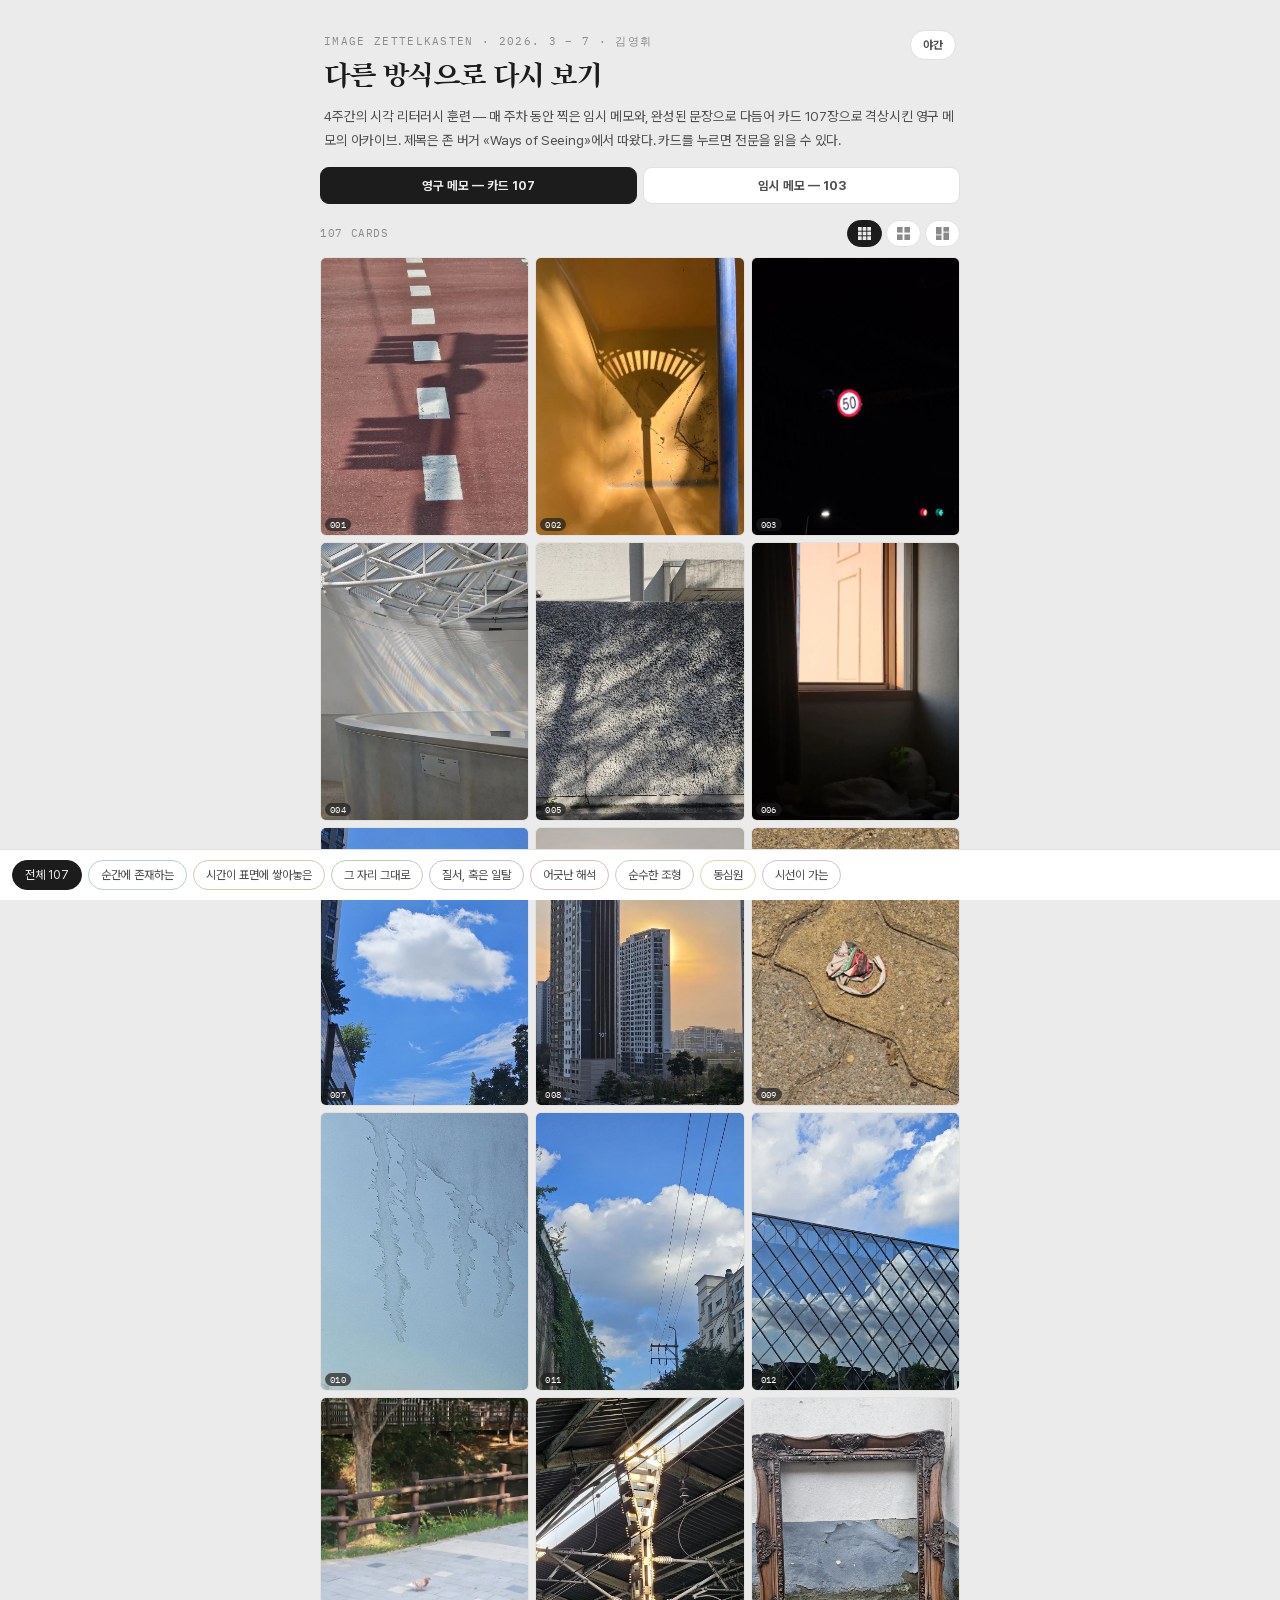
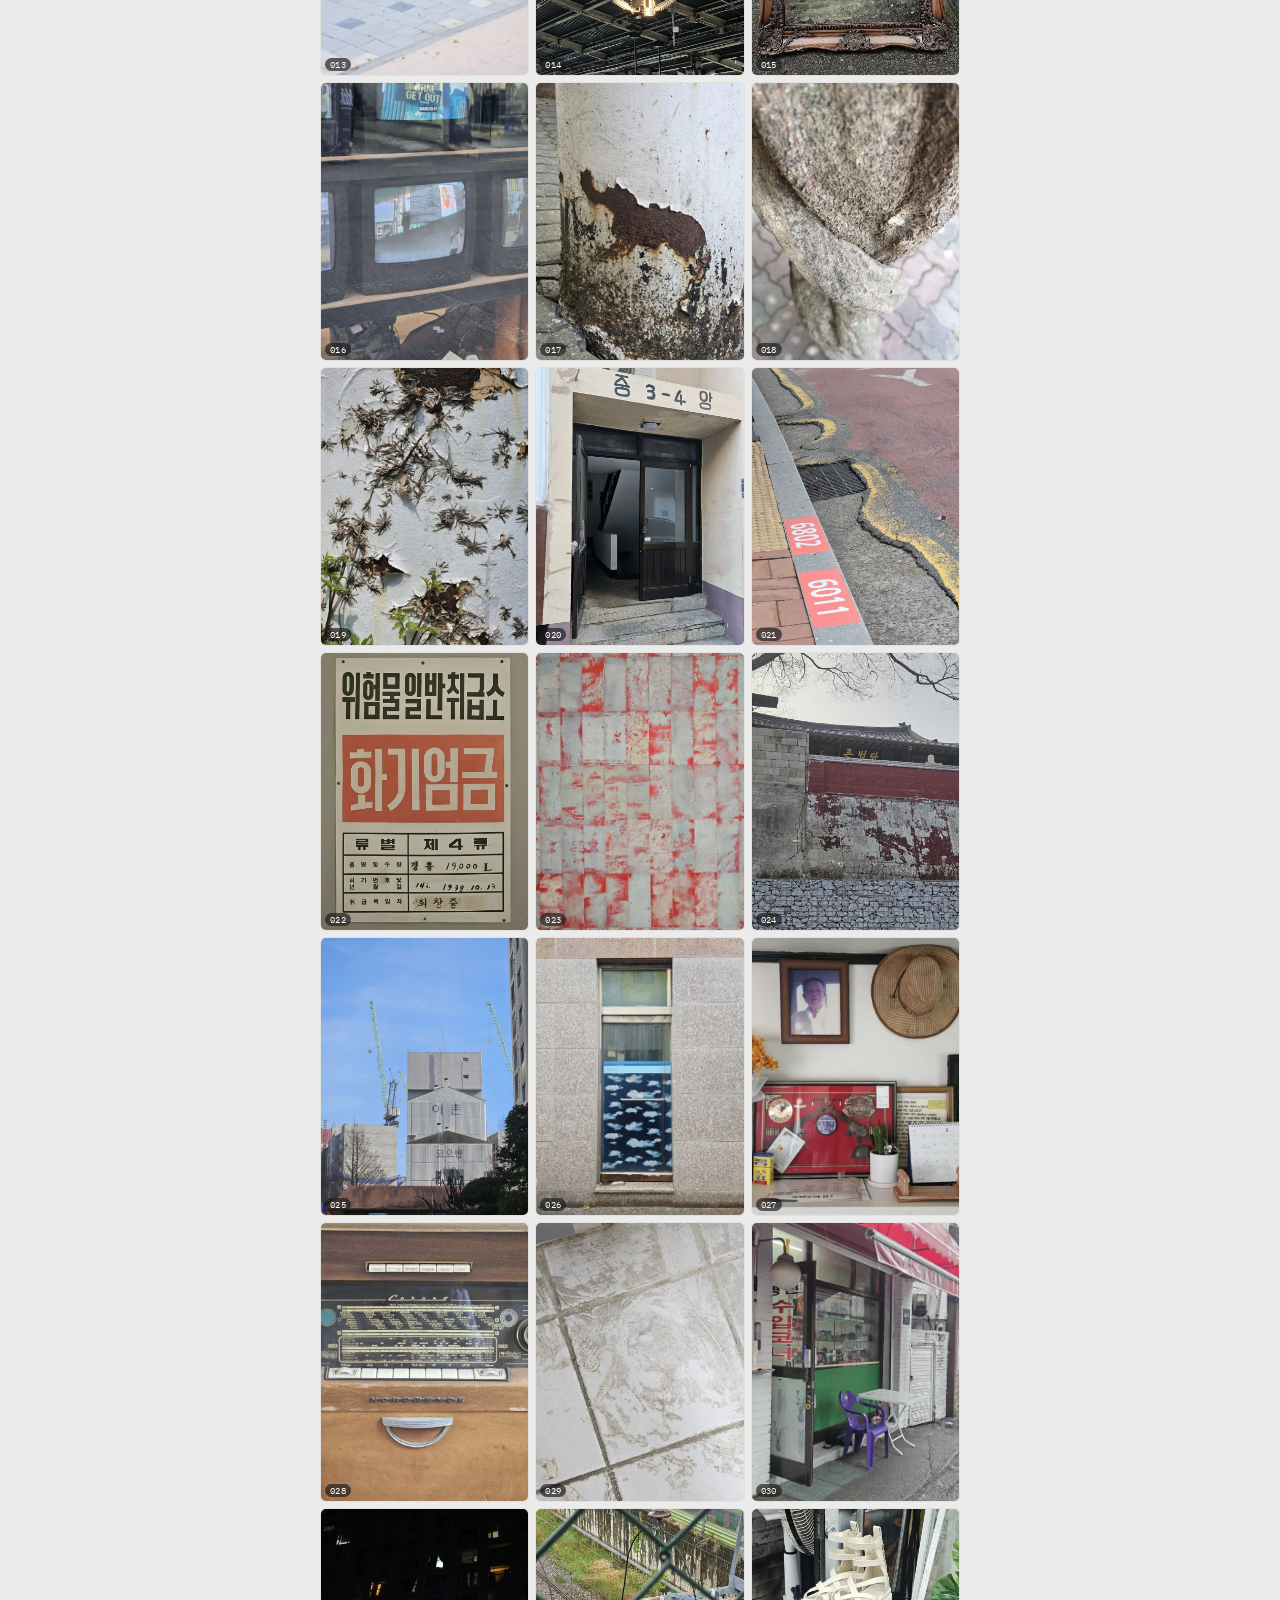
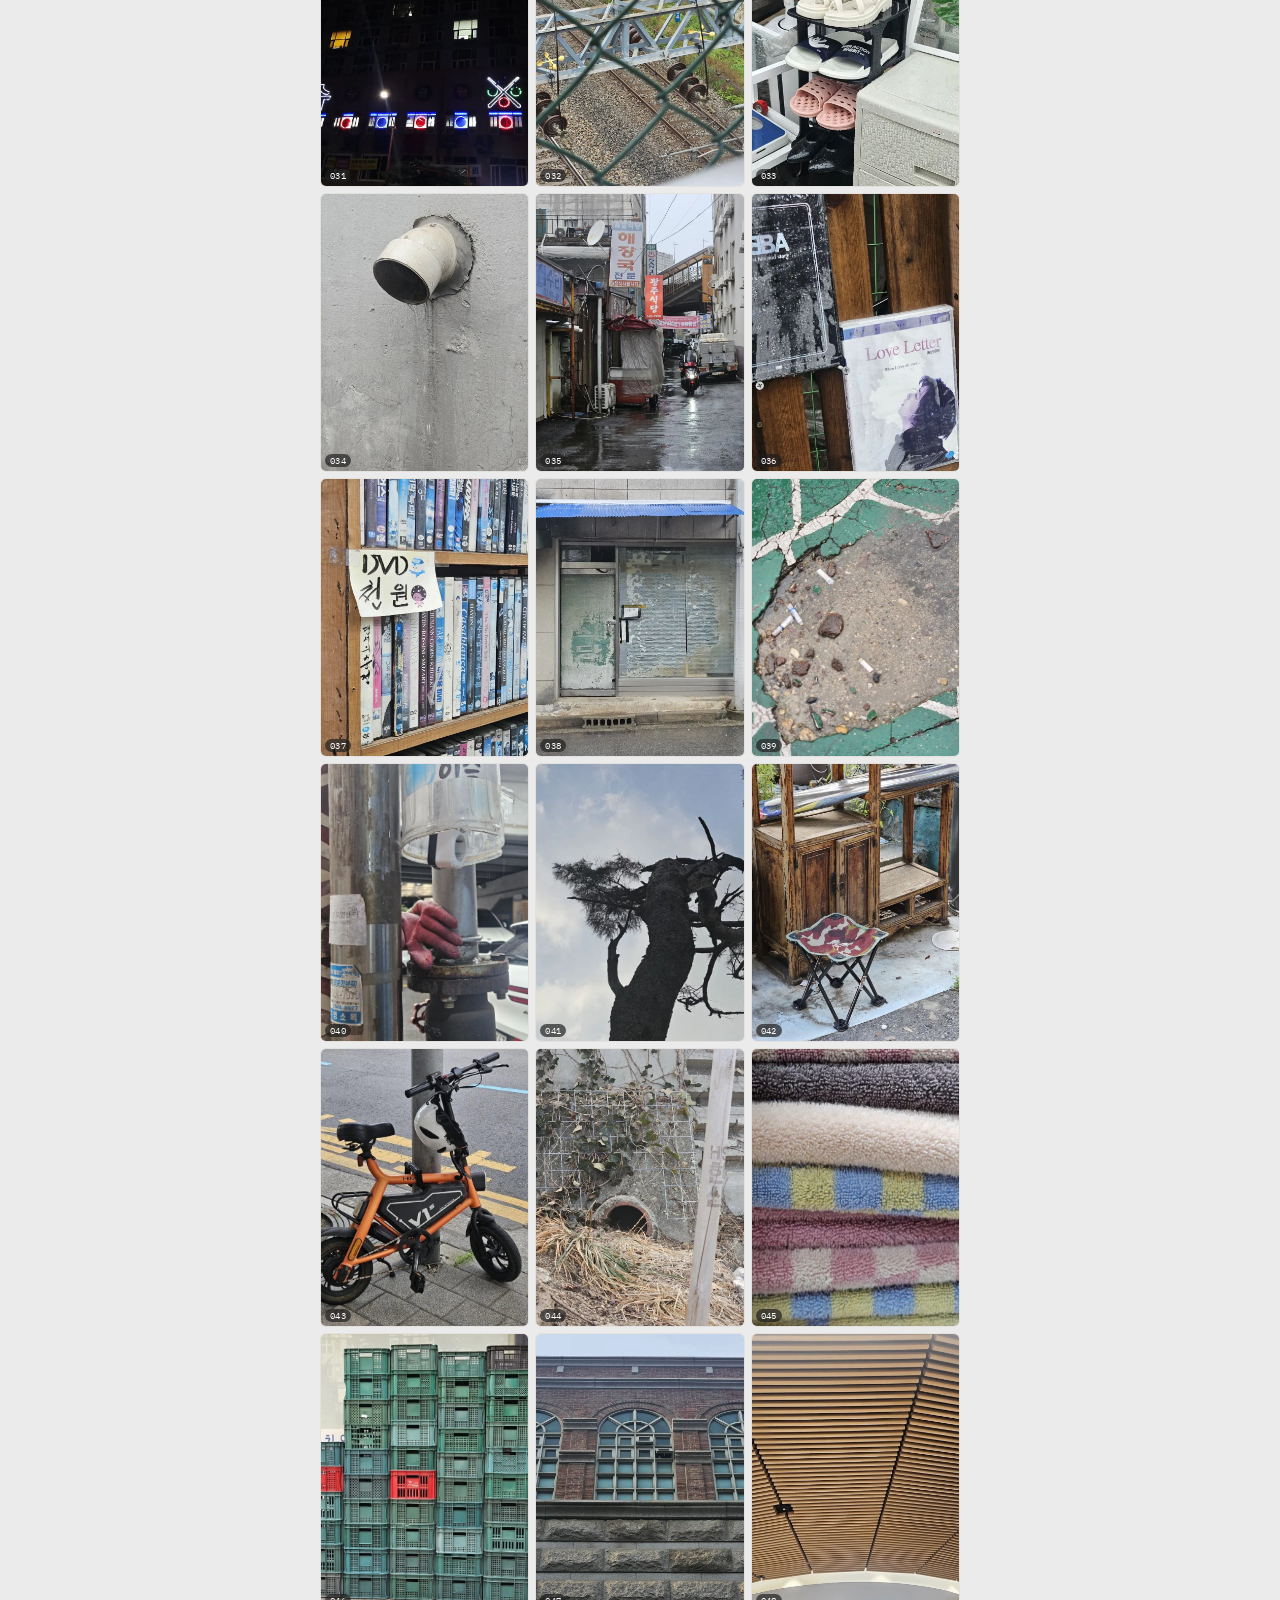
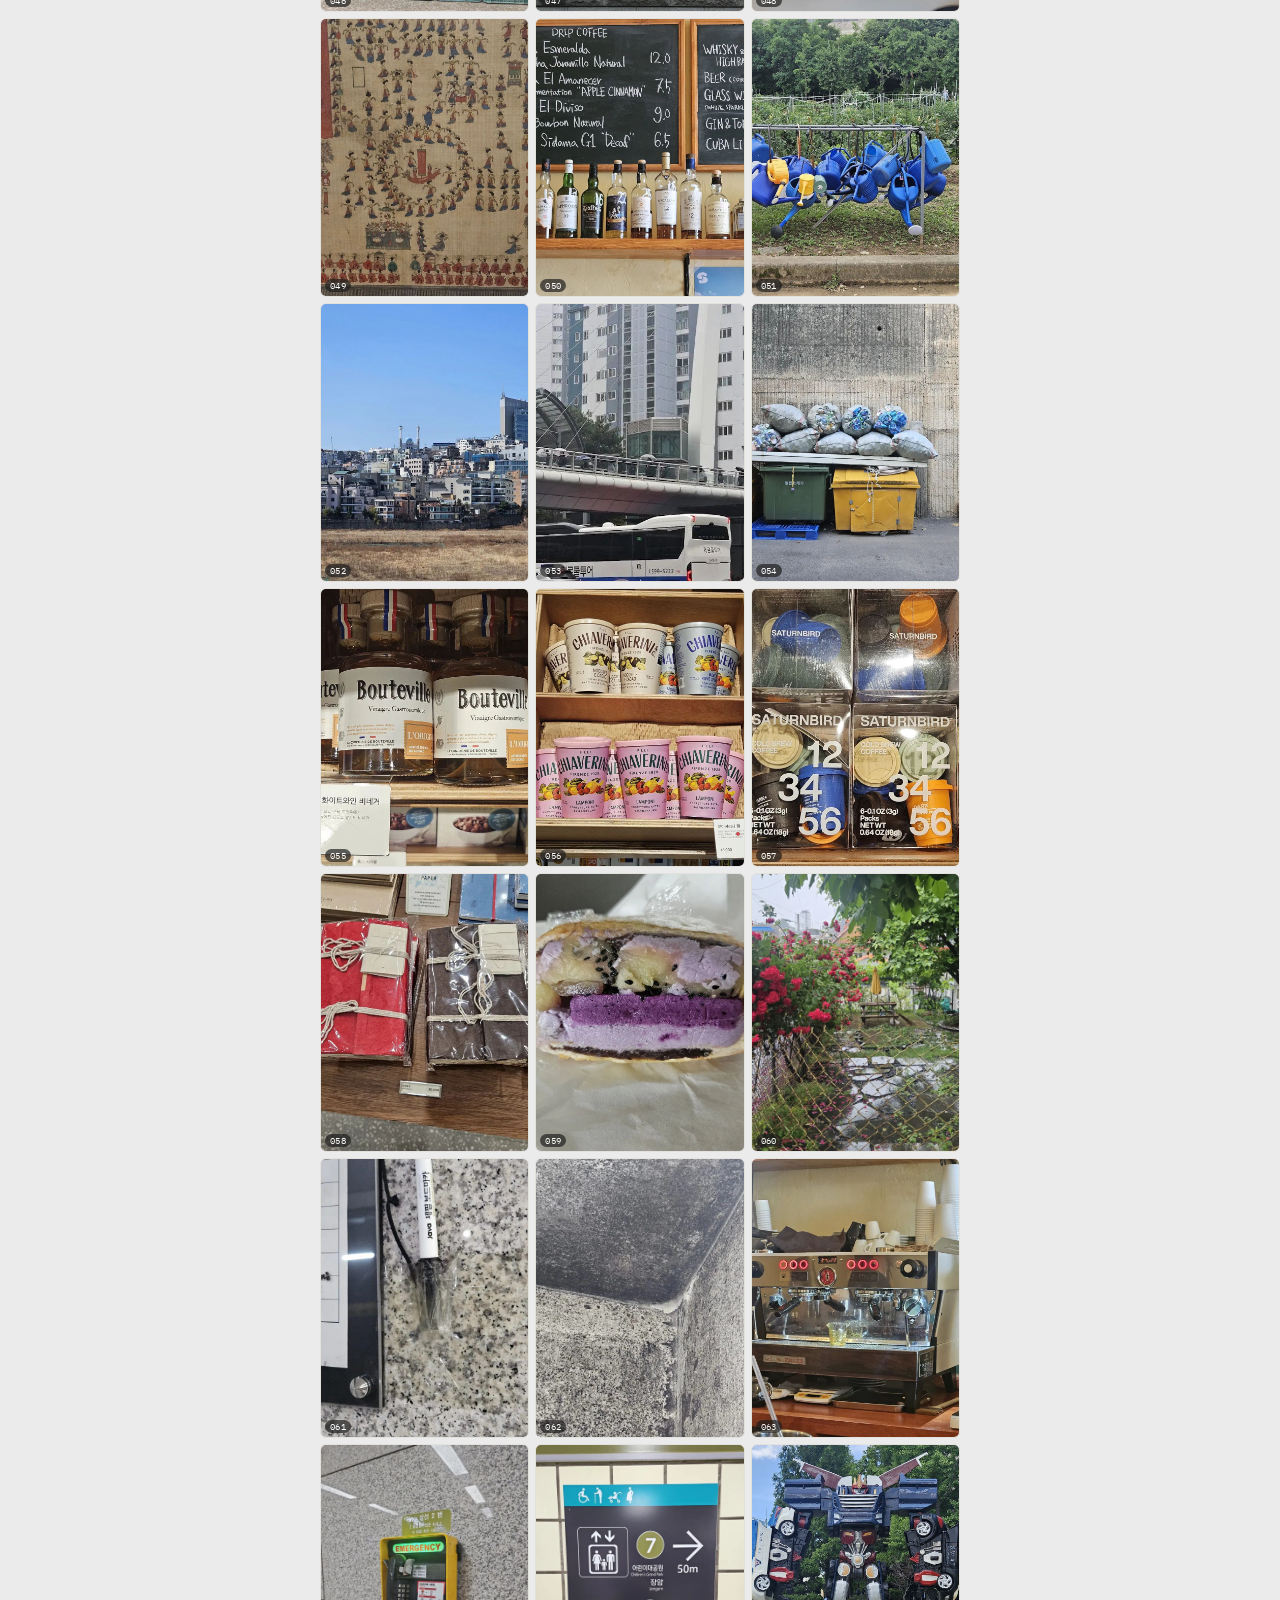
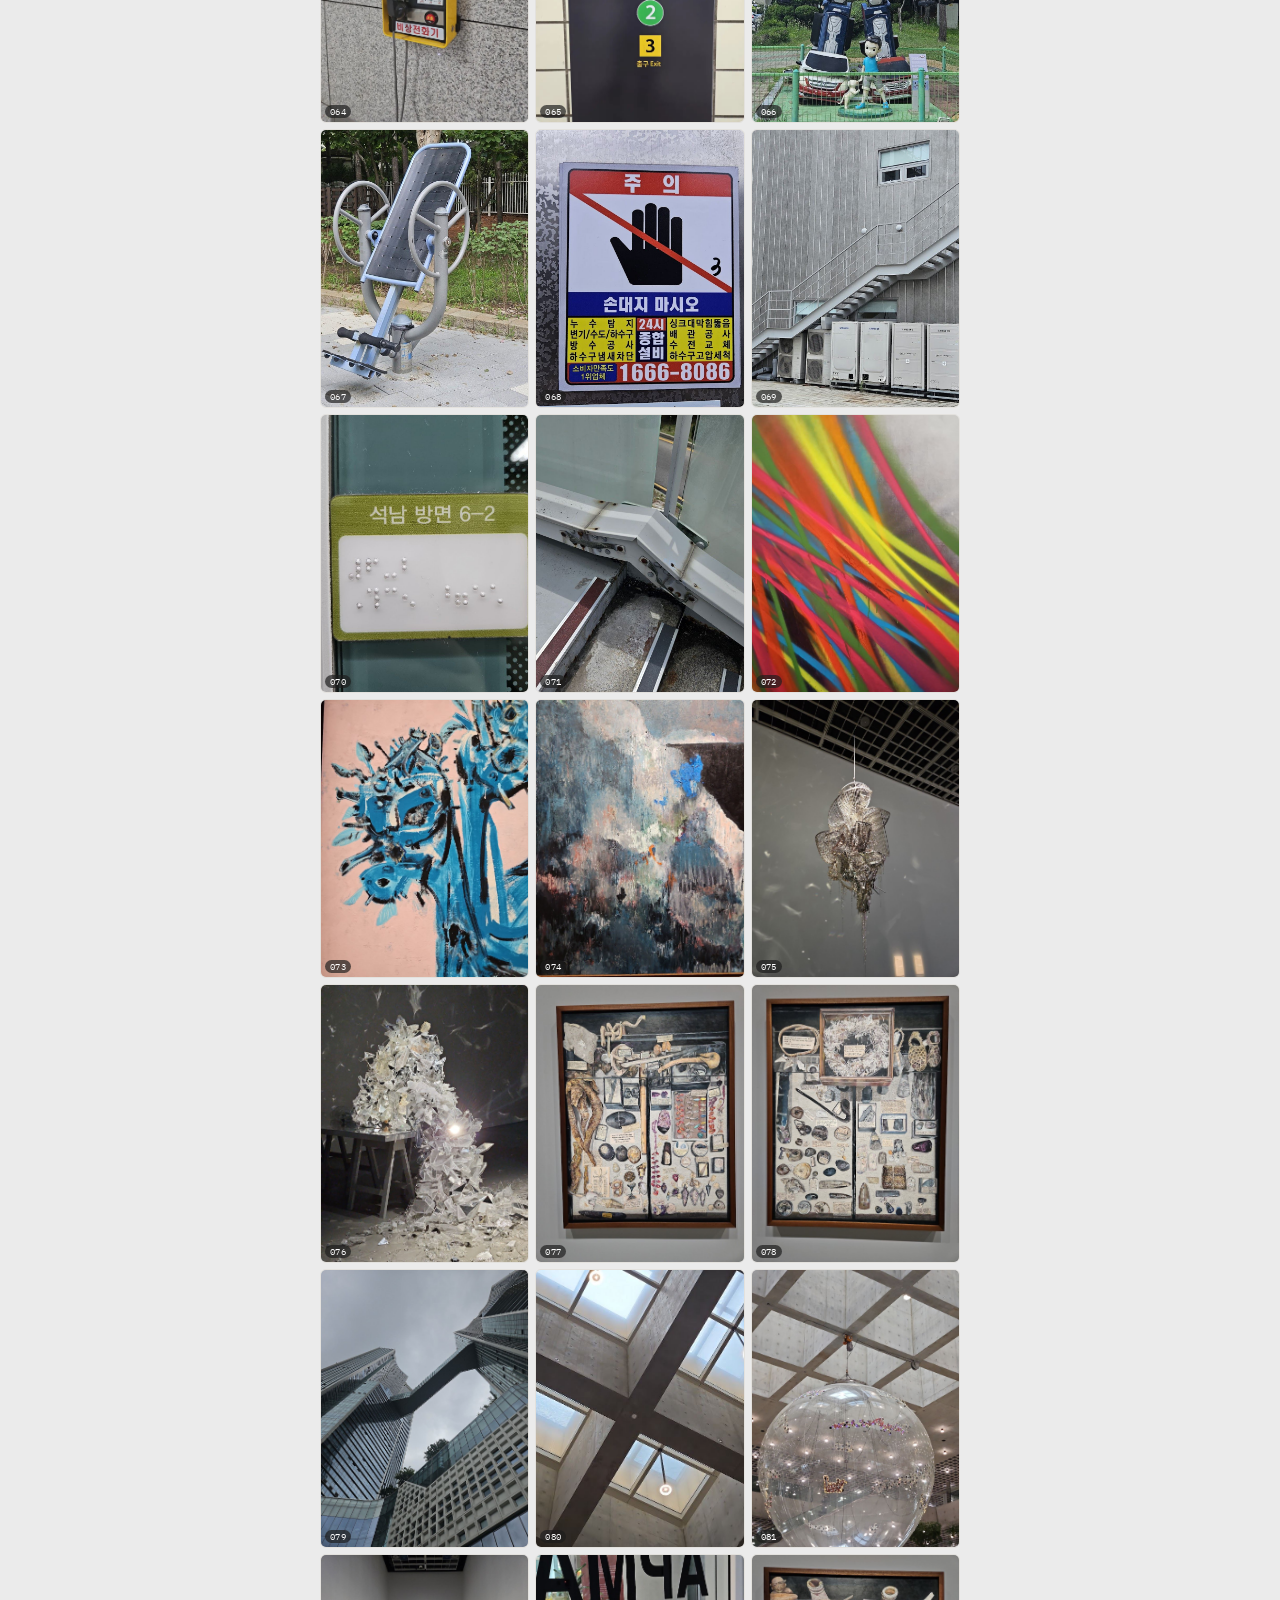
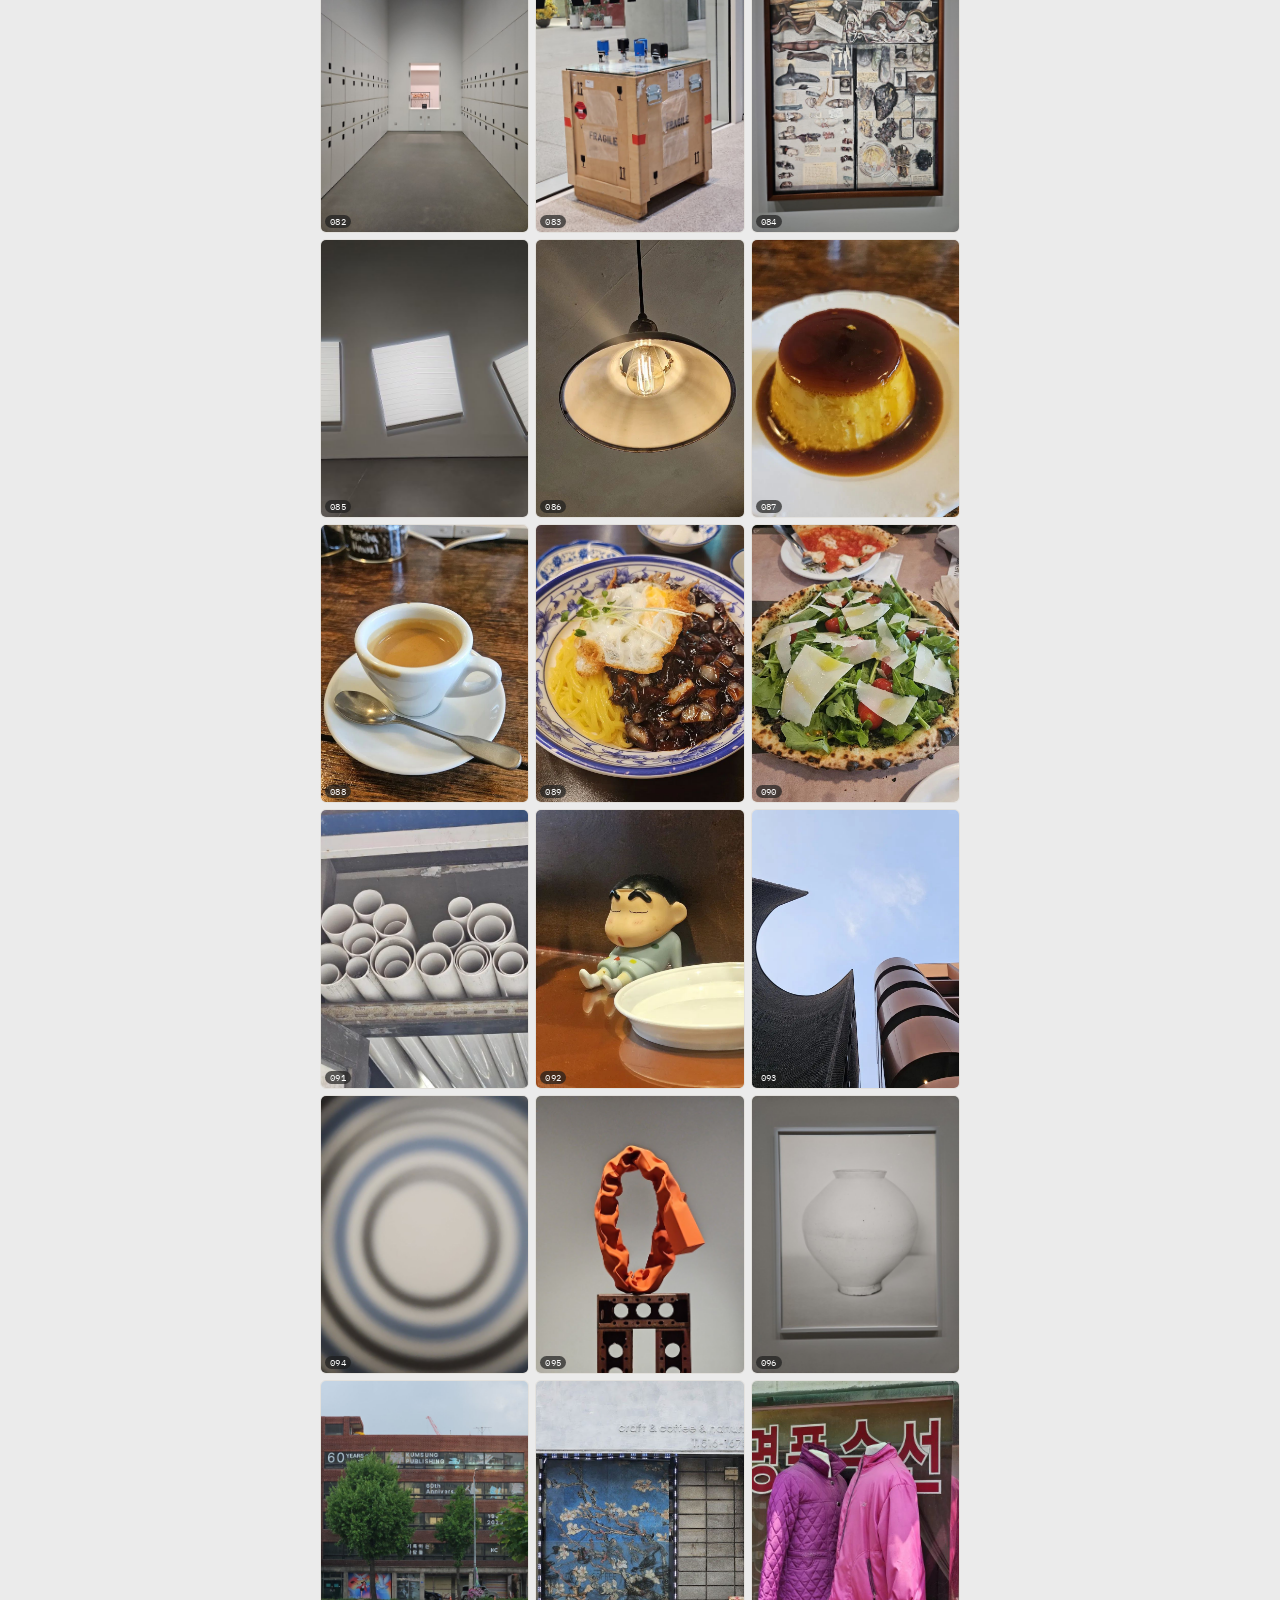
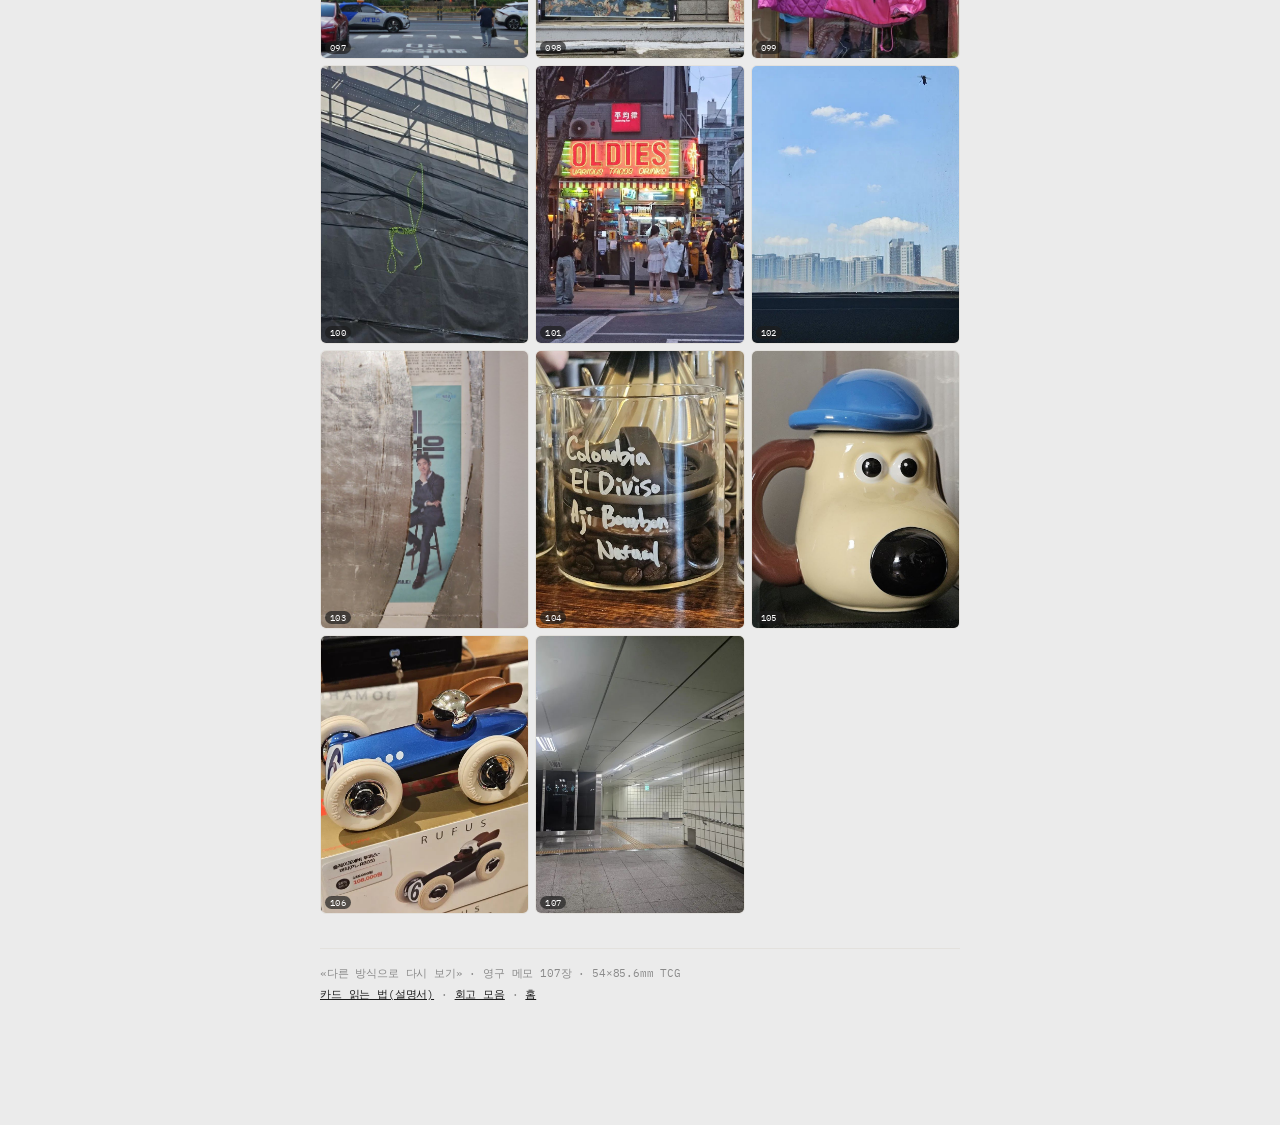
==== archive.html @ 9d5fc2d8 "Add files via upload" ====
<!DOCTYPE html>
<html lang="ko">
<head>
<meta charset="utf-8">
<meta name="viewport" content="width=device-width, initial-scale=1, viewport-fit=cover">
<title>다른 방식으로 다시 보기 — 웹 아카이브</title>
<link rel="stylesheet" href="styles.css">
<script src="data.js"></script>
<script src="chapters-final.js"></script>
<script src="claude-scores.js"></script>
<script src="user-scores.js"></script>
<style>
html[data-theme="dark"]{color-scheme:dark;--surface-bg:#1B1A18;--paper-1:#252320;--border-hairline:#3B3833;--text-body:#EAE6DE;--text-secondary:#B8B2A6;--text-meta:#8E887C;--ink-1:#EAE6DE;--ink-2:#C8C2B6;--photo-placeholder-bg:#2C2A27}
body{margin:0;background:var(--surface-bg);font-family:var(--font-sans);letter-spacing:var(--ls-sans);color:var(--text-body)}
a{color:var(--ink-1)}a:hover{color:var(--text-secondary)}
.wrap{max-width:640px;margin:0 auto;padding:0 14px 120px}
header.hero{position:relative;padding:34px 4px 14px}
.corner{position:absolute;top:30px;right:4px;display:flex;gap:6px}
.tbt{font:inherit;font-size:11.5px;font-weight:700;padding:7px 12px;border:1px solid var(--border-hairline);border-radius:999px;background:var(--paper-1);color:var(--text-secondary);cursor:pointer;white-space:nowrap}
.k{font-family:var(--font-mono);font-size:11px;letter-spacing:.12em;color:var(--text-meta)}
h1{font-family:var(--font-card-title);font-weight:400;font-size:30px;line-height:1.3;margin:8px 0 8px}
.hero p{font-size:13.5px;line-height:1.8;color:var(--text-secondary);margin:0;text-wrap:pretty}
.mode{display:flex;gap:6px;padding:0 0 4px}
.mode button{flex:1;font:inherit;font-size:12.5px;font-weight:700;padding:10px 8px;border:1px solid var(--border-hairline);border-radius:9px;background:var(--paper-1);color:var(--text-secondary);cursor:pointer}
.mode button.on{background:var(--ink-1);color:var(--surface-bg);border-color:var(--ink-1)}
nav{position:fixed;left:0;right:0;bottom:0;z-index:60;background:var(--paper-1);padding:10px 12px calc(10px + env(safe-area-inset-bottom));display:flex;gap:6px;overflow-x:auto;-webkit-overflow-scrolling:touch;border-top:1px solid var(--border-hairline)}
nav::-webkit-scrollbar{display:none}
nav button{flex-shrink:0;font:inherit;font-size:12px;padding:7px 12px;border:1px solid var(--border-hairline);border-radius:999px;background:var(--paper-1);color:var(--text-secondary);cursor:pointer}
nav button.on{background:var(--ink-1);color:var(--surface-bg);border-color:var(--ink-1)}
.chintro{display:none;margin-top:12px;background:var(--paper-1);border:1px solid var(--border-hairline);border-radius:10px;overflow:hidden}
.chintro.on{display:block}
.chintro .strip{height:6px}
.chintro p{font-size:12.5px;line-height:1.75;color:var(--text-secondary);margin:0;padding:11px 14px 13px;text-wrap:pretty}
.views{display:flex;align-items:center;gap:5px;padding-top:12px}
.views .cnt{font-family:var(--font-mono);font-size:10.5px;color:var(--text-meta);letter-spacing:.06em}
.views .sp{margin-left:auto;display:flex;gap:4px}
.views .sp button{font:inherit;padding:6px 10px;border:1px solid var(--border-hairline);border-radius:999px;background:var(--paper-1);color:var(--text-meta);cursor:pointer;display:flex;align-items:center}
.views .sp button.on{background:var(--ink-1);color:var(--surface-bg);border-color:var(--ink-1)}
.grid{display:grid;grid-template-columns:repeat(3,1fr);gap:6px;padding-top:10px}
.grid.g2{grid-template-columns:repeat(2,1fr)}
.cell{position:relative;aspect-ratio:3/4;background:var(--paper-1);border:1px solid var(--border-hairline);border-radius:6px;overflow:hidden;cursor:pointer;padding:0}
.cell img{width:100%;height:100%;object-fit:cover;display:block}
.cell .no{position:absolute;left:4px;bottom:4px;font-family:var(--font-mono);font-size:9px;letter-spacing:.04em;background:rgba(28,28,28,.68);color:#FFF;padding:1px 5px;border-radius:999px}
.grid.gm{display:block;columns:2;column-gap:6px;padding-top:10px}
.grid.gm .cell{aspect-ratio:auto;display:block;width:100%;margin-bottom:6px;break-inside:avoid}
.grid.gm .cell img{height:auto}
.ov{position:fixed;inset:0;z-index:70;background:rgba(20,18,15,.6);display:none;align-items:center;justify-content:center;padding:14px}
.ov.on{display:flex}
.sheet{width:100%;max-width:560px;max-height:88vh;background:var(--surface-bg);border:1px solid var(--border-hairline);border-radius:14px;overflow-y:auto;-webkit-overflow-scrolling:touch;padding:14px 16px 26px;box-sizing:border-box}
.sheet .top{display:flex;align-items:center;gap:8px;position:sticky;top:-14px;margin:-14px -16px 0;padding:12px 16px;background:var(--surface-bg);z-index:2}
.sheet .top .no{font-family:var(--font-mono);font-size:12px;font-weight:700}
.sheet .top button{margin-left:auto;font:inherit;font-size:12px;border:1px solid var(--border-hairline);background:var(--paper-1);color:var(--text-secondary);border-radius:999px;padding:6px 13px;cursor:pointer}
.ph{margin:10px -4px 0;background:var(--paper-1);border:1px solid var(--border-hairline);border-radius:8px;display:flex;align-items:center;justify-content:center;padding:8px}
.ph img{max-width:100%;max-height:48vh;display:block}
.chip{display:inline-block;font-size:11px;font-weight:600;padding:3px 9px;border-radius:999px;color:#1C1C1C}
.meta2{font-family:var(--font-mono);font-size:10.5px;letter-spacing:var(--ls-mono);color:var(--text-meta);margin-top:10px;line-height:1.8}
h2.tt{font-family:var(--font-card-title);font-weight:400;font-size:22px;margin:6px 0 2px;line-height:1.35}
.thesis{font-family:var(--font-card-title);font-size:15.5px;line-height:1.75;margin:12px 0 0;padding:12px 14px;background:var(--paper-1);border-left:2px solid var(--ink-1);text-wrap:pretty}
.an{font-size:13.5px;line-height:1.95;text-align:justify;margin-top:14px;text-wrap:pretty}
.navbtns{display:flex;gap:8px;margin-top:18px}
.navbtns button{flex:1;font:inherit;font-size:13px;padding:11px;border:1px solid var(--border-hairline);background:var(--paper-1);color:var(--text-body);border-radius:8px;cursor:pointer}
footer{margin-top:34px;font-family:var(--font-mono);font-size:11px;color:var(--text-meta);line-height:1.9;border-top:1px solid var(--border-hairline);padding-top:14px}
</style>
</head>
<body>
<template id="__bundler_thumbnail"><svg xmlns="http://www.w3.org/2000/svg" viewBox="0 0 100 100" preserveAspectRatio="xMidYMid slice"><rect width="100" height="100" fill="#8FA6B5"></rect><text x="50" y="58" font-size="19" text-anchor="middle" fill="#FFFFFF" font-family="serif">아카이빙</text></svg></template>
<div class="wrap">
<header class="hero">
<div class="corner"><button class="tbt" id="tg-theme">야간</button></div>
<div class="k">IMAGE ZETTELKASTEN · 2026. 3 – 7 · 김영휘</div>
<h1>다른 방식으로 다시 보기</h1>
<p>4주간의 시각 리터러시 훈련 — 매 주차 동안 찍은 임시 메모와, 완성된 문장으로 다듬어 카드 107장으로 격상시킨 영구 메모의 아카이브. 제목은 존 버거 «Ways of Seeing»에서 따왔다. 카드를 누르면 전문을 읽을 수 있다.</p>
</header>
<div class="mode" id="mode"><button class="on">영구 메모 — 카드 107</button><button>임시 메모</button></div>
<nav id="chips"></nav>
<div class="chintro" id="chintro"><div class="strip"></div><p></p></div>
<div class="views"><span class="cnt" id="cnt"></span><span class="sp" id="sp"><button data-g="g3" class="on" aria-label="3열"><svg viewBox="0 0 14 14" width="13" height="13" fill="currentColor"><rect width="4" height="4"></rect><rect x="5" width="4" height="4"></rect><rect x="10" width="4" height="4"></rect><rect y="5" width="4" height="4"></rect><rect x="5" y="5" width="4" height="4"></rect><rect x="10" y="5" width="4" height="4"></rect><rect y="10" width="4" height="4"></rect><rect x="5" y="10" width="4" height="4"></rect><rect x="10" y="10" width="4" height="4"></rect></svg></button><button data-g="g2" aria-label="2열"><svg viewBox="0 0 14 14" width="13" height="13" fill="currentColor"><rect width="6" height="6"></rect><rect x="8" width="6" height="6"></rect><rect y="8" width="6" height="6"></rect><rect x="8" y="8" width="6" height="6"></rect></svg></button><button data-g="gm" aria-label="원본 비율"><svg viewBox="0 0 14 14" width="13" height="13" fill="currentColor"><rect width="6" height="8"></rect><rect x="8" width="6" height="5"></rect><rect y="9" width="6" height="5"></rect><rect x="8" y="6" width="6" height="8"></rect></svg></button></span></div>
<div class="grid" id="grid"></div>
<footer>«다른 방식으로 다시 보기» · 영구 메모 107장 · 54×85.6mm TCG<br><a href="guide.html">카드 읽는 법(설명서)</a> · <a href="retro.html">회고 모음</a> · <a href="index.html">홈</a></footer>
</div>
<div class="ov" id="ov"><div class="sheet" id="sheet"></div></div>
<script>
const TINT = { '순간에 존재하는': '#B7CEDC', '시간이 표면에 쌓아놓은': '#DBC9A8', '그 자리 그대로': '#BECDB4', '질서, 혹은 일탈': '#C3C0DE', '어긋난 해석': '#DEBCB8', '순수한 조형(오직 작가주의적인)': '#D3CEC4', '동심원': '#E0D6A6', '시선이 가는': '#D6BFD0' };
const SHORT = { '순수한 조형(오직 작가주의적인)': '순수한 조형' };
const DESC = {
  '순간에 존재하는': '빛과 찰나의 방. 그 시간, 그 자리에서만 성립하는 장면들 — 다시 가도 없는 사진들임으로 희소성이 가장 잘 나오는 컬렉션이다.',
  '시간이 표면에 쌓아놓은': '세월이 재료 위에 새긴 작품들의 컬렉션. 벗겨진 페인트, 녹, 물때, 갈라진 틈 — 시간(혹은 산소)으로 천천히 만든 질감들이다.',
  '그 자리 그대로': '멈춘 것들의 방. 쓸모를 다했는데도 버려지지 않고 제자리에 남은 사물들 — 명맥이 남아 멈춰 있다는 점이 끌림의 핵심이다.',
  '질서, 혹은 일탈': '조형 요소가 중심이 되는 첫번째 컬렉션. 반복·정렬이 만드는 질서, 그리고 그것을 깨는 단 하나의 예외가 묶어있다.',
  '어긋난 해석': '의도와 읽기가 어긋나는 지점의 컬렉션. 창작자와 나 사이에서 해석이 뒤집히는 순간들을 수집했다.',
  '순수한 조형(오직 작가주의적인)': '조형 그 자체로 서는 컬렉션. 작가의 의도가 관람자를 향한 작품을 찍어 이 프레이밍은 내 조형적인 행위라는 원칙으로 채점했다.',
  '동심원': '원과 반복의 리듬으로 잦아드는 컬렉션 — 시선이 중심으로 빨려 들어가는 구조들, 그리고 마지막 방으로 넘어가는 징검다리.',
  '시선이 가는': '본능이 먼저 튀어나와 찍은 사진들이자, 분류에서 떨어져 나간 아웃사이더들의 모임. 내가 정한 분류로도 담지 못한 것들이야말로 아직 언어로 도착하지 않은 내 취향의 최전선 — 그래서 이 곳이 내 컬렉션의 마침표다.'
};
const GKO = { proximity: '근접성', similarity: '유사성', continuity: '연속성', closure: '폐합', figure: '전경/배경', fate: '공동 운명', symmetry: '대칭', texture: '질감' };
const ITEMS = (window.ARCHIVE_DATA?.items || []).filter(i => i.kind === 'permanent');
const FLEET = (window.ARCHIVE_DATA?.items || []).filter(i => i.kind === 'fleeting').map(f => ({ key: f.key, it: f, week: (f.key.match(/^w(\d)/) || [0, '?'])[1], photo: (f.photo || '').replace('../../', '') }));
const FWEEKS = [...new Set(FLEET.map(f => f.week))];
const SCORES = Object.assign({}, window.CLAUDE_SCORES, window.USER_SCORES || {});
const scoreOf = k => { const s = SCORES[k]; return s ? (s.form || 0) + (s.intent || 0) + (s.purity || 0) + (s.link || 0) + (s.rare || 0) : null; };
const gradeOf = sc => sc == null ? ['●', '기록'] : sc >= 9 ? ['✦', '각인'] : sc >= 7 ? ['★', '통찰'] : sc >= 4 ? ['◆', '관찰'] : ['●', '기록'];
const CARDS = [];
Object.entries(window.CHAPTERS_FINAL || {}).forEach(([ch, keys]) => keys.forEach(k => {
  const parent = k.split(':')[0], piece = k.includes(':') ? parseInt(k.split(':')[1], 10) : null;
  const it = ITEMS.find(x => x.key === parent);
  if (!it) return;
  CARDS.push({ key: k, ch, it, piece, photo: ((piece ? (it.photos || [])[piece - 1] : it.photo) || it.photo || '').replace('../../', '') });
}));
const CHS = Object.keys(window.CHAPTERS_FINAL || {});
let mode = 'perm', filter = null, ffilter = null, cur = -1;
const modeEl = document.getElementById('mode');
[...modeEl.children].forEach((b, i) => b.onclick = () => {
  mode = i === 0 ? 'perm' : 'fleet';
  [...modeEl.children].forEach((x, j) => x.classList.toggle('on', j === i));
  buildChips(); render();
});
modeEl.children[1].textContent = '임시 메모 — ' + FLEET.length;
const chips = document.getElementById('chips');
const intro = document.getElementById('chintro');
function updIntro() {
  const d = mode === 'perm' && filter ? DESC[filter] : null;
  intro.classList.toggle('on', !!d);
  if (d) { intro.querySelector('.strip').style.background = TINT[filter] || '#EEE'; intro.querySelector('p').textContent = d; }
}
function buildChips() {
  if (mode === 'perm') {
    chips.innerHTML = '<button class="on">전체 ' + CARDS.length + '</button>' + CHS.map(c => '<button style="border-color:' + (TINT[c] || '#EEE') + '">' + (SHORT[c] || c) + '</button>').join('');
    [...chips.children].forEach((b, i) => b.onclick = () => {
      filter = i === 0 ? null : CHS[i - 1];
      [...chips.children].forEach((x, j) => x.classList.toggle('on', j === i));
      paintChips(); render();
    });
    paintChips();
  } else {
    chips.innerHTML = '<button class="on">전체 ' + FLEET.length + '</button>' + FWEEKS.map(w => '<button>' + w + '주차</button>').join('');
    [...chips.children].forEach((b, i) => b.onclick = () => {
      ffilter = i === 0 ? null : FWEEKS[i - 1];
      [...chips.children].forEach((x, j) => x.classList.toggle('on', j === i));
      render();
    });
  }
}
function paintChips() {
  if (mode !== 'perm') return;
  [...chips.children].forEach((x, j) => {
    if (j === 0) { x.style.background = ''; x.style.color = ''; return; }
    const t = TINT[CHS[j - 1]] || '#EEE', on = x.classList.contains('on');
    x.style.borderColor = t;
    x.style.background = on ? t : '';
    x.style.color = on ? '#1C1C1C' : '';
    x.style.fontWeight = on ? '700' : '';
  });
}
buildChips();
const grid = document.getElementById('grid');
let gview = 'g3';
try { gview = localStorage.getItem('zettel-grid') || 'g3'; } catch (e) {}
const sp = document.getElementById('sp');
function applyView() {
  grid.classList.toggle('g2', gview === 'g2');
  grid.classList.toggle('gm', gview === 'gm');
  [...sp.children].forEach(b => b.classList.toggle('on', b.dataset.g === gview));
}
[...sp.children].forEach(b => b.onclick = () => { gview = b.dataset.g; try { localStorage.setItem('zettel-grid', gview); } catch (e) {} applyView(); });
applyView();
function shown() { return mode === 'perm' ? CARDS.map((c, i) => ({ c, i })).filter(x => !filter || x.c.ch === filter) : FLEET.map((c, i) => ({ c, i })).filter(x => !ffilter || x.c.week === ffilter); }
function render() {
  updIntro();
  const list = shown();
  document.getElementById('cnt').textContent = list.length + (mode === 'perm' ? ' CARDS' : ' NOTES');
  grid.innerHTML = list.map(x => '<button class="cell" data-i="' + x.i + '"><img loading="lazy" src="' + x.c.photo + '" alt="' + x.c.it.title + '"><span class="no">' + (mode === 'perm' ? String(x.i + 1).padStart(3, '0') : x.c.key) + '</span></button>').join('');
}
grid.onclick = e => { const b = e.target.closest('.cell'); if (b) open(parseInt(b.dataset.i, 10)); };
const ov = document.getElementById('ov'), sheetEl = document.getElementById('sheet');
function open(i) {
  cur = i;
  if (mode === 'fleet') { openFleet(i); return; }
  const { c } = { c: CARDS[i] }, it = c.it;
  const g = gradeOf(scoreOf(it.key));
  const no = String(i + 1).padStart(3, '0') + '/107';
  sheetEl.innerHTML = '<div class="top"><span class="no">' + no + '</span><span class="chip" style="background:' + (TINT[c.ch] || '#EEE') + '">' + (SHORT[c.ch] || c.ch) + '</span><button id="x" aria-label="닫기">✕</button></div>' +
    '<div class="ph"><img src="' + c.photo + '" alt="' + it.title + '"></div>' +
    '<h2 class="tt">' + it.title + (c.piece ? ' <span style="font-size:14px;color:var(--text-meta)">' + c.piece + '/' + (it.photos || []).length + ' 조각</span>' : '') + '</h2>' +
    '<div class="meta2">' + (it.dateLines || []).join(' · ') + (it.gestalt ? ' · 게슈탈트 ' + (GKO[it.gestalt] || it.gestalt) : '') + ' · ' + g[0] + ' ' + g[1] + '</div>' +
    (it.thesis ? '<p class="thesis">' + it.thesis + '</p>' : '') +
    '<p class="an">' + (((it.rev && it.rev.analysis) || it.analysis || '')) + '</p>' +
    (c.piece ? '<div class="meta2">합체 카드 — 흩어진 조각을 모으면 등급 테 링이 완성됩니다.</div>' : '') +
    '<div class="navbtns"><button id="pv">← 이전</button><button id="nx">다음 →</button></div>';
  document.getElementById('x').onclick = close;
  const list = shown();
  const pos = list.findIndex(x => x.i === i);
  document.getElementById('pv').onclick = () => { if (pos > 0) open(list[pos - 1].i); };
  document.getElementById('nx').onclick = () => { if (pos < list.length - 1) open(list[pos + 1].i); };
  ov.classList.add('on');
  sheetEl.scrollTop = 0;
}
function openFleet(i) {
  const c = FLEET[i], it = c.it;
  sheetEl.innerHTML = '<div class="top"><span class="no">' + c.key + '</span><span class="chip" style="background:#E4DFD4">임시 메모' + (it.axis ? ' · ' + (it.axis.value || it.axis.axis) : '') + '</span><button id="x" aria-label="닫기">✕</button></div>' +
    '<div class="ph"><img src="' + c.photo + '" alt="' + it.title + '"></div>' +
    '<h2 class="tt">' + it.title + '</h2>' +
    '<div class="meta2">' + (it.place || '') + (it.gestalt ? ' · 게슈탈트 ' + (GKO[it.gestalt] || it.gestalt) : '') + '</div>' +
    '<p class="an">' + (it.body || '') + '</p>' +
    (it.closing || it.why || it.how ? '<p class="thesis">' + (it.closing || it.why || it.how) + '</p>' : '') +
    '<div class="navbtns"><button id="pv">← 이전</button><button id="nx">다음 →</button></div>';
  document.getElementById('x').onclick = close;
  const list = shown();
  const pos = list.findIndex(x => x.i === i);
  document.getElementById('pv').onclick = () => { if (pos > 0) open(list[pos - 1].i); };
  document.getElementById('nx').onclick = () => { if (pos < list.length - 1) open(list[pos + 1].i); };
  ov.classList.add('on');
  sheetEl.scrollTop = 0;
}
function close() { ov.classList.remove('on'); }
ov.onclick = e => { if (e.target === ov) close(); };
let tx = 0, ty = 0;
sheetEl.addEventListener('touchstart', e => { tx = e.touches[0].clientX; ty = e.touches[0].clientY; }, { passive: true });
sheetEl.addEventListener('touchend', e => {
  const dx = e.changedTouches[0].clientX - tx, dy = e.changedTouches[0].clientY - ty;
  if (Math.abs(dx) > 60 && Math.abs(dy) < 45 && cur >= 0) {
    const list = shown(), pos = list.findIndex(x => x.i === cur);
    if (dx < 0 && pos < list.length - 1) open(list[pos + 1].i);
    else if (dx > 0 && pos > 0) open(list[pos - 1].i);
  }
}, { passive: true });
(function () {
  const r = document.documentElement, b = document.getElementById('tg-theme');
  function ap(t) { r.setAttribute('data-theme', t); b.textContent = t === 'dark' ? '주간' : '야간'; }
  let t = 'light';
  try { t = localStorage.getItem('zettel-theme') || (matchMedia('(prefers-color-scheme: dark)').matches ? 'dark' : 'light'); } catch (e) {}
  ap(t);
  try { matchMedia('(prefers-color-scheme: dark)').addEventListener('change', e => { let s = null; try { s = localStorage.getItem('zettel-theme'); } catch (x) {} if (!s) ap(e.matches ? 'dark' : 'light'); }); } catch (e) {}
  b.onclick = () => { const n = r.getAttribute('data-theme') === 'dark' ? 'light' : 'dark'; ap(n); try { localStorage.setItem('zettel-theme', n); } catch (e) {} };
})();
render();
</script>
</body>
</html>
---- styles.css ----
/* 웹폰트
   - 본문 산세리프: Pretendard Variable → 프로젝트 내장 (assets/fonts, OFL 1.1)
   - 통찰/인용 세리프: Gowun Batang (Google Fonts)
   - 간지 손글씨: Nanum Pen Script (Google Fonts)
   - 카드 ID/메타 모노: IBM Plex Mono (Google Fonts)
   - TCG 카드 세리프 포인트(제목·thesis): Song Myung — 나머지는 Pretendard */
@import url("https://fonts.googleapis.com/css2?family=Gowun+Batang:wght@400;700&family=Nanum+Pen+Script&family=IBM+Plex+Mono:wght@400;500&family=Song+Myung&display=swap");
:root {
  --font-card-title: "Song Myung", "Gowun Batang", serif;
}
@font-face {
  font-family: "Pretendard Variable";
  font-weight: 45 920;
  font-style: normal;
  font-display: swap;
  src: url("PretendardVariable.woff2") format("woff2-variations");
}

/* 이미지 제텔카스텐 — 색 토큰 v2
   실물 카드 예시(흰 카드 · 회색 책상 · 검정 칩) 기준.
   채도는 스티커·마커·포스트잇(교체 가능 레이어)에만 허용한다. */
:root {
  /* ── 종이 (base) ───────────────────────────── */
  --paper-0: #EBEBEB;      /* 책상/배경 — 카드가 놓이는 면 */
  --paper-1: #FFFFFF;      /* 카드 표면 */
  --paper-2: #FFFFFF;      /* 사진 인화지 */
  --paper-edge: #E3E1DD;   /* 카드 재단선/헤어라인 */

  /* ── 잉크 (base) ───────────────────────────── */
  --ink-1: #1C1C1C;        /* 본문 잉크 · 칩 · 괘선(강) */
  --ink-2: #4E4E4E;        /* 보조 텍스트 */
  --ink-3: #8A8A8A;        /* 메타/캡션/괘선 라벨 */
  --ink-4: #A8A8A8;        /* 작성자명 — 저채도 회색 */

  /* ── 괘선 (카드 안 가로줄) ─────────────────── */
  --rule-strong: #1C1C1C;  /* 사진 카드 헤더 아래 1.5px */
  --rule-hairline: #D9D9D9;/* 텍스트 카드 구획 1px */

  /* ── 분류 스티커: 조형 요소 6색 (교체 가능 레이어, 인쇄 안 함) ── */
  --sticker-dot: #5B8DEF;      /* 점 */
  --sticker-line: #7E6BC4;     /* 선 */
  --sticker-plane: #2FA08C;    /* 면 */
  --sticker-form: #E9883D;     /* 형태 */
  --sticker-texture: #9C7B5C;  /* 질감 */
  --sticker-color: #E465A0;    /* 색 */

  /* ── 분류 스티커: 게슈탈트 원리 7색 (최종 재분류 축) ── */
  --gestalt-proximity: #3E6FD9;   /* 근접성 */
  --gestalt-similarity: #7E6BC4;  /* 유사성 */
  --gestalt-continuity: #2FA08C;  /* 연속성 */
  --gestalt-closure: #E9883D;     /* 폐합 */
  --gestalt-figure: #54616E;      /* 전경/배경 */
  --gestalt-fate: #E465A0;        /* 공동 운명 */
  --gestalt-symmetry: #9C7B5C;    /* 대칭 */

  /* ── 좋음/나쁨/애매 마커 (분류 스티커와 다른 색·크기) ──── */
  --marker-good: #2F9E44;
  --marker-bad: #D7263D;
  --marker-maybe: #E0A422;

  /* ── 카드 등급 (TCG 프레임 — 4주차) ────────────
     ★통찰 = 청자색 (구 골드 — 덱 절반이 통찰라 차분한 색으로 교체, 토큰명은 유지) */
  --grade-gold-1: #CBDCD2;   /* 청자 밝은 결 */
  --grade-gold-2: #93B5A4;   /* 청자 기준색 */
  --grade-gold-3: #56796A;   /* 청자 어두운 결 */
  --grade-silver-1: #E3D6B4; /* 황동 밝은 결 (◆관찰 — 구 실버, 토큰명 유지) */
  --grade-silver-2: #C0A567; /* 황동 기준색 */
  --grade-silver-3: #8A7342; /* 황동 어두운 결 */
  --grade-bronze-1: #EAE2D6; /* 브론즈 밝은 결(보조) */
  --grade-bronze-2: #CFC2B0; /* 브론즈 기준색 — 무광 단색, 저채도(40% 워시드) */
  --grade-bronze-3: #A2937E; /* 브론즈 어두운 결(마크용) */

  /* ── 능력치 볼 (포켓몬식 공·방) ─────────────── */
  --stat-atk: #B0524B;
  --stat-def: #50699B;

  /* ── 간지 포스트잇 (실물 — 디지털에선 표식만) ── */
  --postit: #FFE066;
  --postit-shadow: rgba(28, 28, 28, 0.18);

  /* ── 어휘 기준 5색: 금지 / 요소→상태→원리→효과 ── */
  --vocab-ban: #C0392B;        /* 금지어 — 느낌 중심·모호 */
  --vocab-element: #1F6E8C;    /* 1 요소 */
  --vocab-state: #2F8F6B;      /* 2 상태 */
  --vocab-principle: #8A63B8;  /* 3 구성 원리 */
  --vocab-effect: #C26A1F;     /* 4 효과 */

  /* ── 시맨틱 별칭 ───────────────────────────── */
  --surface-bg: var(--paper-0);
  --surface-card: var(--paper-1);
  --border-hairline: var(--paper-edge);
  --text-body: var(--ink-1);
  --text-secondary: var(--ink-2);
  --text-meta: var(--ink-3);
  --text-author: var(--ink-4);
  --photo-placeholder-bg: #F0EFED;
}

/* 이미지 제텔카스텐 — 타이포그래피 토큰 v2
   실물 카드 예시 기준: 산세리프 단일 체계, 양끝 정렬 분석문. */
:root {
  /* ── 글꼴 ──────────────────────────────────── */
  --font-sans: "Pretendard Variable", Pretendard, "Noto Sans KR", sans-serif;   /* 전 영역 기본 */
  --font-serif: "Gowun Batang", "Noto Serif KR", serif;                          /* (보조) 인용·표지 */
  --font-hand: "Nanum Pen Script", cursive;                                      /* 간지 손글씨 — 실물 포스트잇 대응 */
  --font-mono: "IBM Plex Mono", monospace;                                       /* (보조) 시스템 메타 */

  /* ── 크기 (카드 = 100×120mm, 1mm = 4px 기준) ── */
  --fs-meta: 11px;        /* 날짜·장소 메모·footer */
  --fs-chip: 11px;        /* ID 칩·분류 칩 */
  --fs-caption: 12px;     /* 작성자명 */
  --fs-body: 13px;        /* 임시 메모 본문 (why/how) */
  --fs-analysis: 12.5px;  /* 영구 메모 분석 본문 — 양끝 정렬 */
  --fs-thesis: 13.5px;    /* 영구 메모 통찰 문장 */
  --fs-card-title: 16px;  /* 영구 메모 제목 (2줄까지) */
  --fs-hand: 26px;        /* 간지 손글씨 */
  --fs-ui: 14px;          /* 아카이브 UI 기본 */
  --fs-ui-title: 22px;    /* 아카이브 UI 제목 */

  /* ── 행간·자간 ─────────────────────────────── */
  --lh-body: 1.7;   /* @kind other */
  --lh-analysis: 1.62; /* @kind other */
  --ls-sans: -0.01em;
  --ls-mono: 0.04em;
}

/* 이미지 제텔카스텐 — 치수·간격·모서리·그림자 토큰 */
:root {
  /* 실물 기준 단위: 1mm = 4px */
  --mm: 4px;

  /* ── 카드 치수 (100×120mm) ─────────────────── */
  --card-w: calc(100 * var(--mm));   /* 400px */
  --card-h: calc(120 * var(--mm));   /* 480px */
  --card-pad: calc(7 * var(--mm));   /* 카드 내부 여백 28px */
  --sticker-zone: calc(16 * var(--mm)); /* 모서리 스티커 자리 64px */

  /* ── 간격 스케일 ───────────────────────────── */
  --space-1: 4px;
  --space-2: 8px;
  --space-3: 12px;
  --space-4: 16px;
  --space-5: 24px;
  --space-6: 32px;
  --space-7: 48px;

  /* ── 모서리 ────────────────────────────────── */
  --radius-card: 10px;    /* 카드 재단 모서리 (2.5mm) */
  --radius-note: 4px;     /* 작은 박스·버튼 */
  --radius-photo: 6px;    /* 사진 (실물 예시의 둥근 인화) */
  --radius-pill: 999px;   /* 스티커·칩 */

  /* ── 그림자 (책상 위 종이) ─────────────────── */
  --shadow-card: 0 1px 2px rgba(28, 28, 28, 0.06), 0 6px 18px rgba(28, 28, 28, 0.07);
  --shadow-sticker: 0 1px 3px rgba(28, 28, 28, 0.25);
  --shadow-postit: 0 4px 10px var(--postit-shadow);
  --shadow-lift: 0 12px 32px rgba(28, 28, 28, 0.15);  /* 호버로 들어올린 카드 */
}
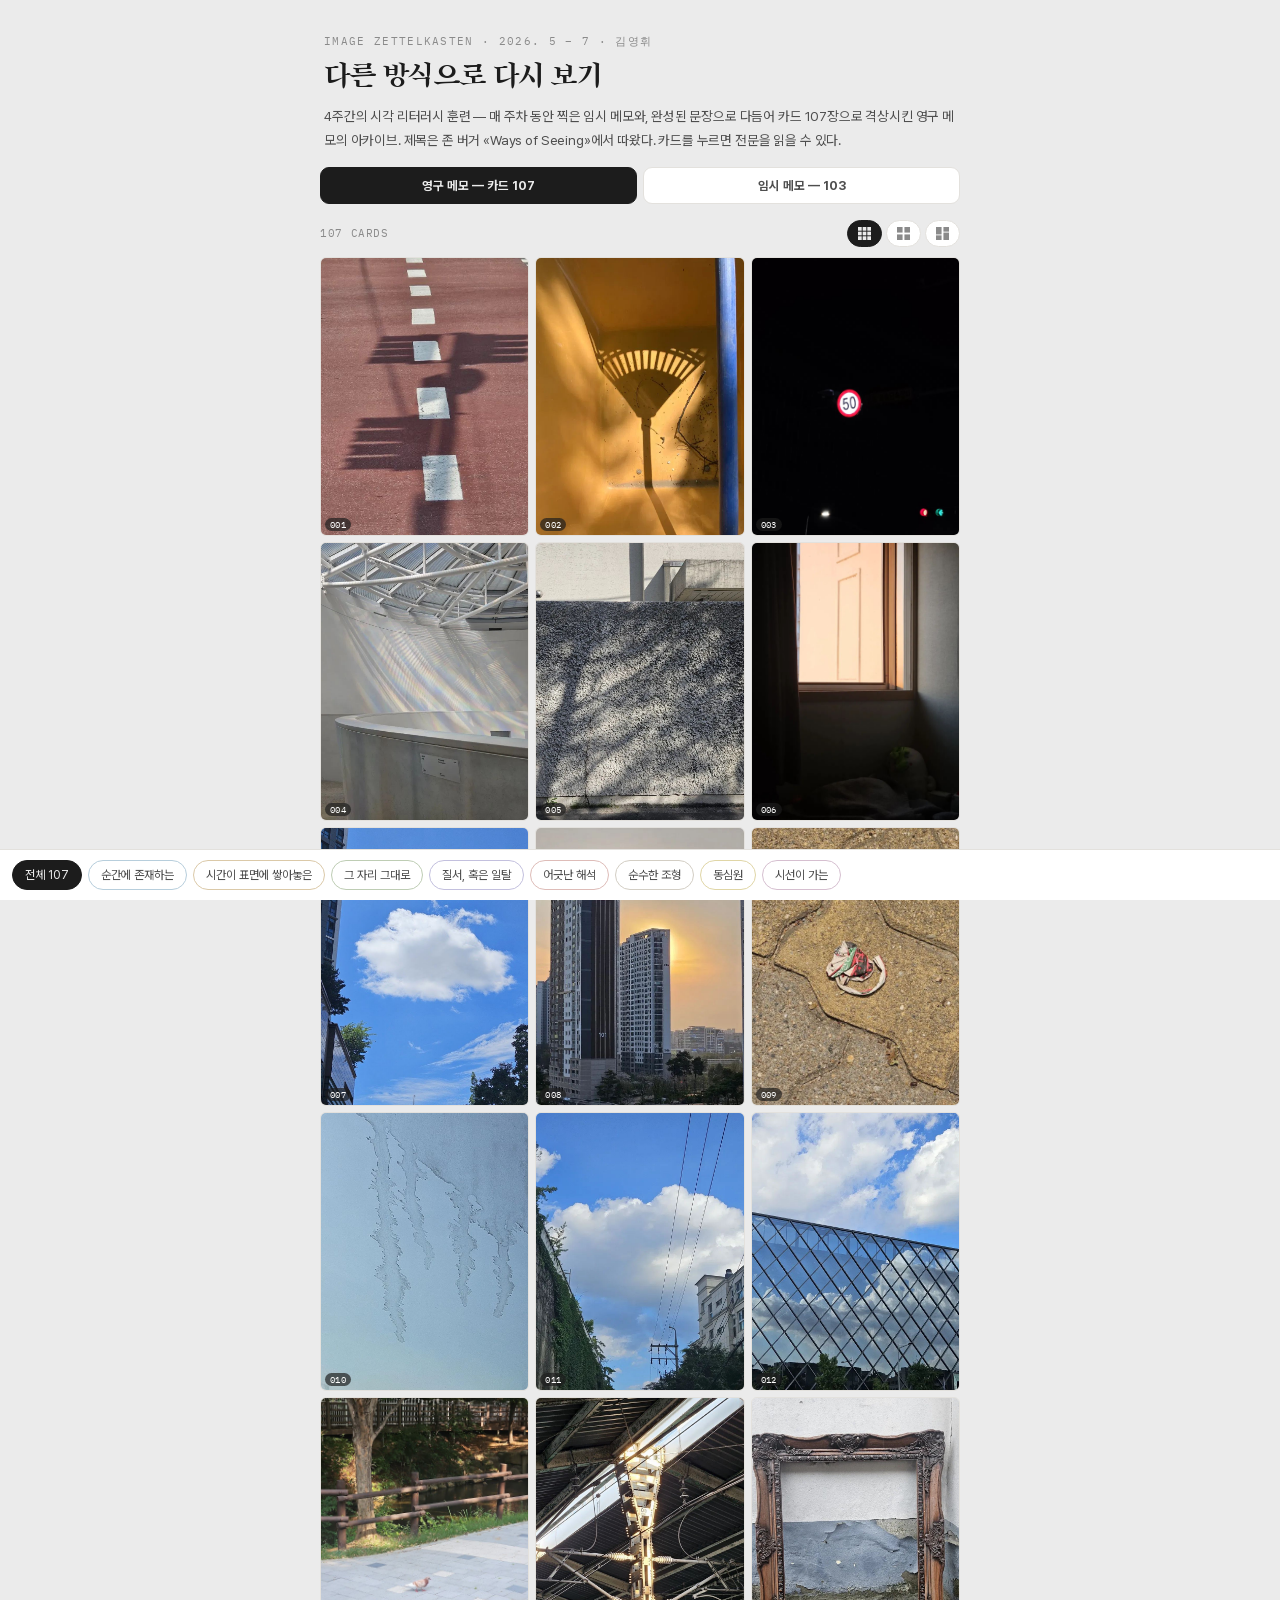
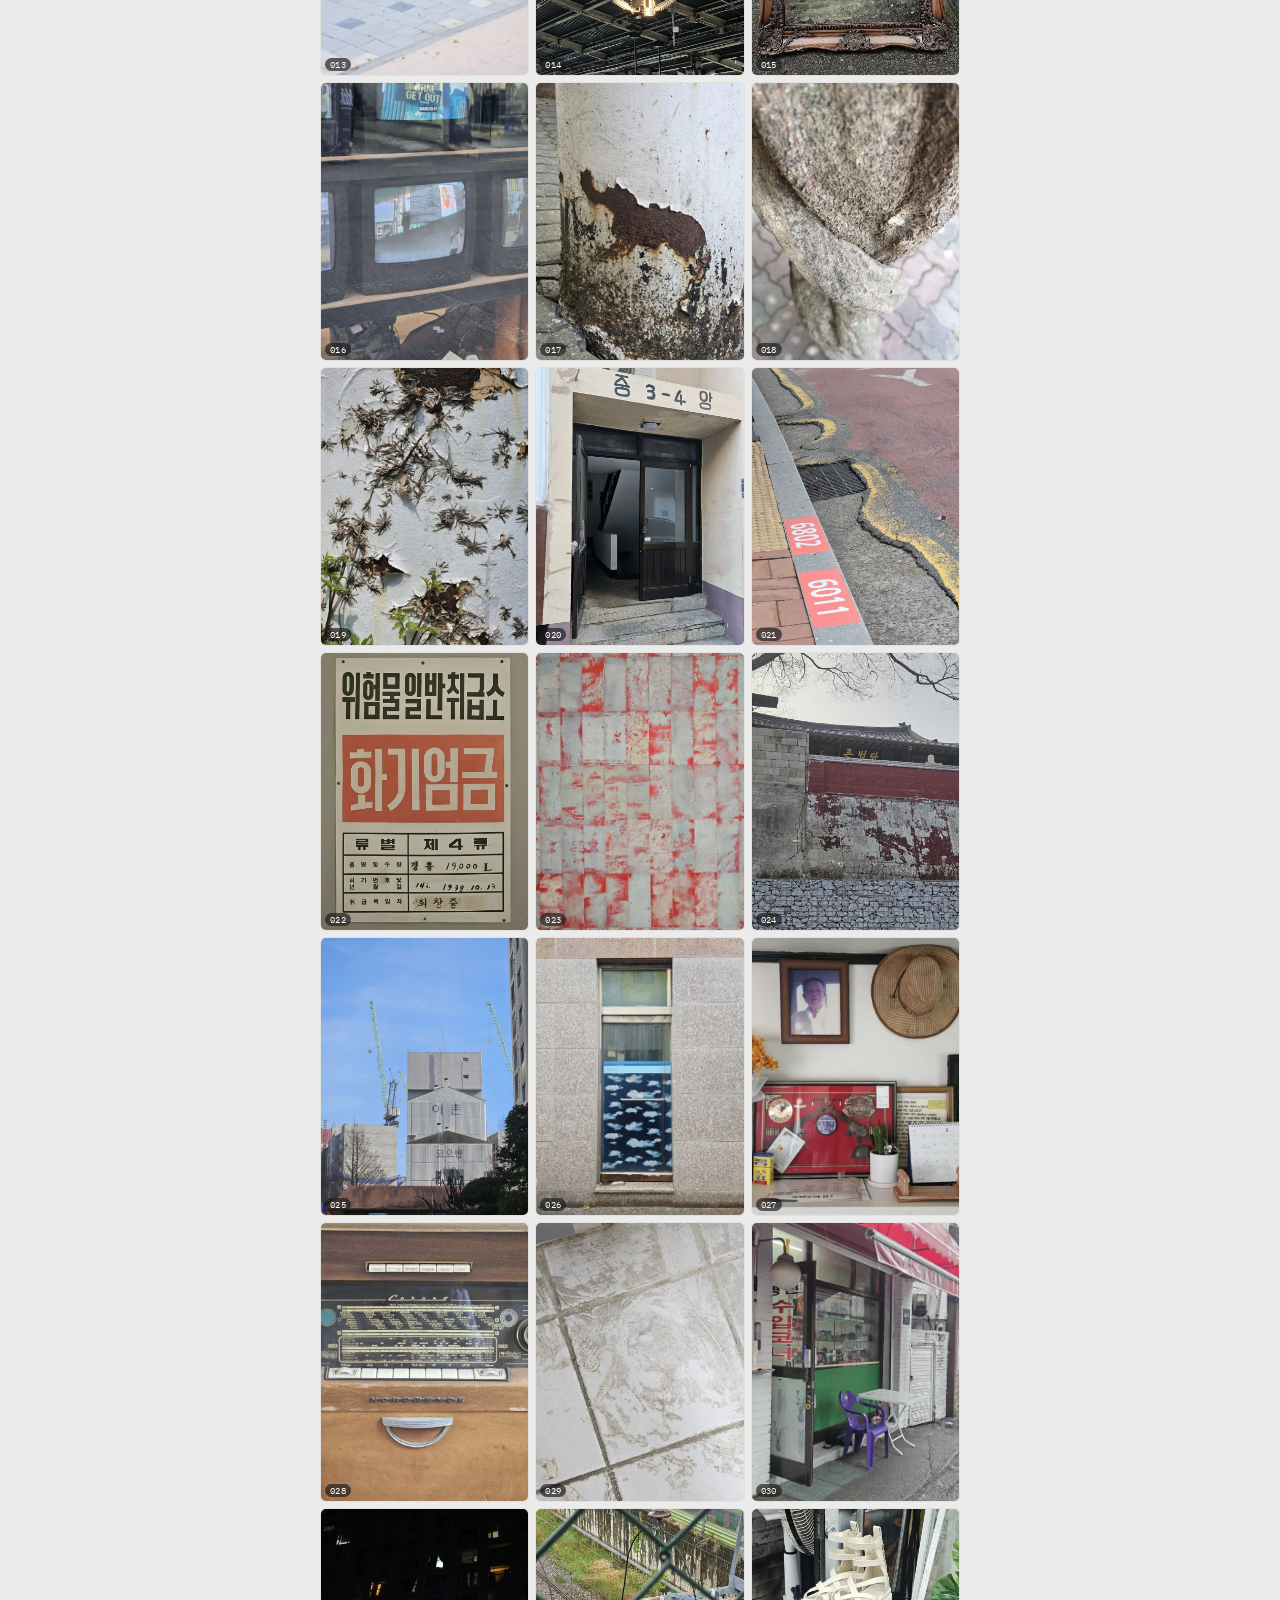
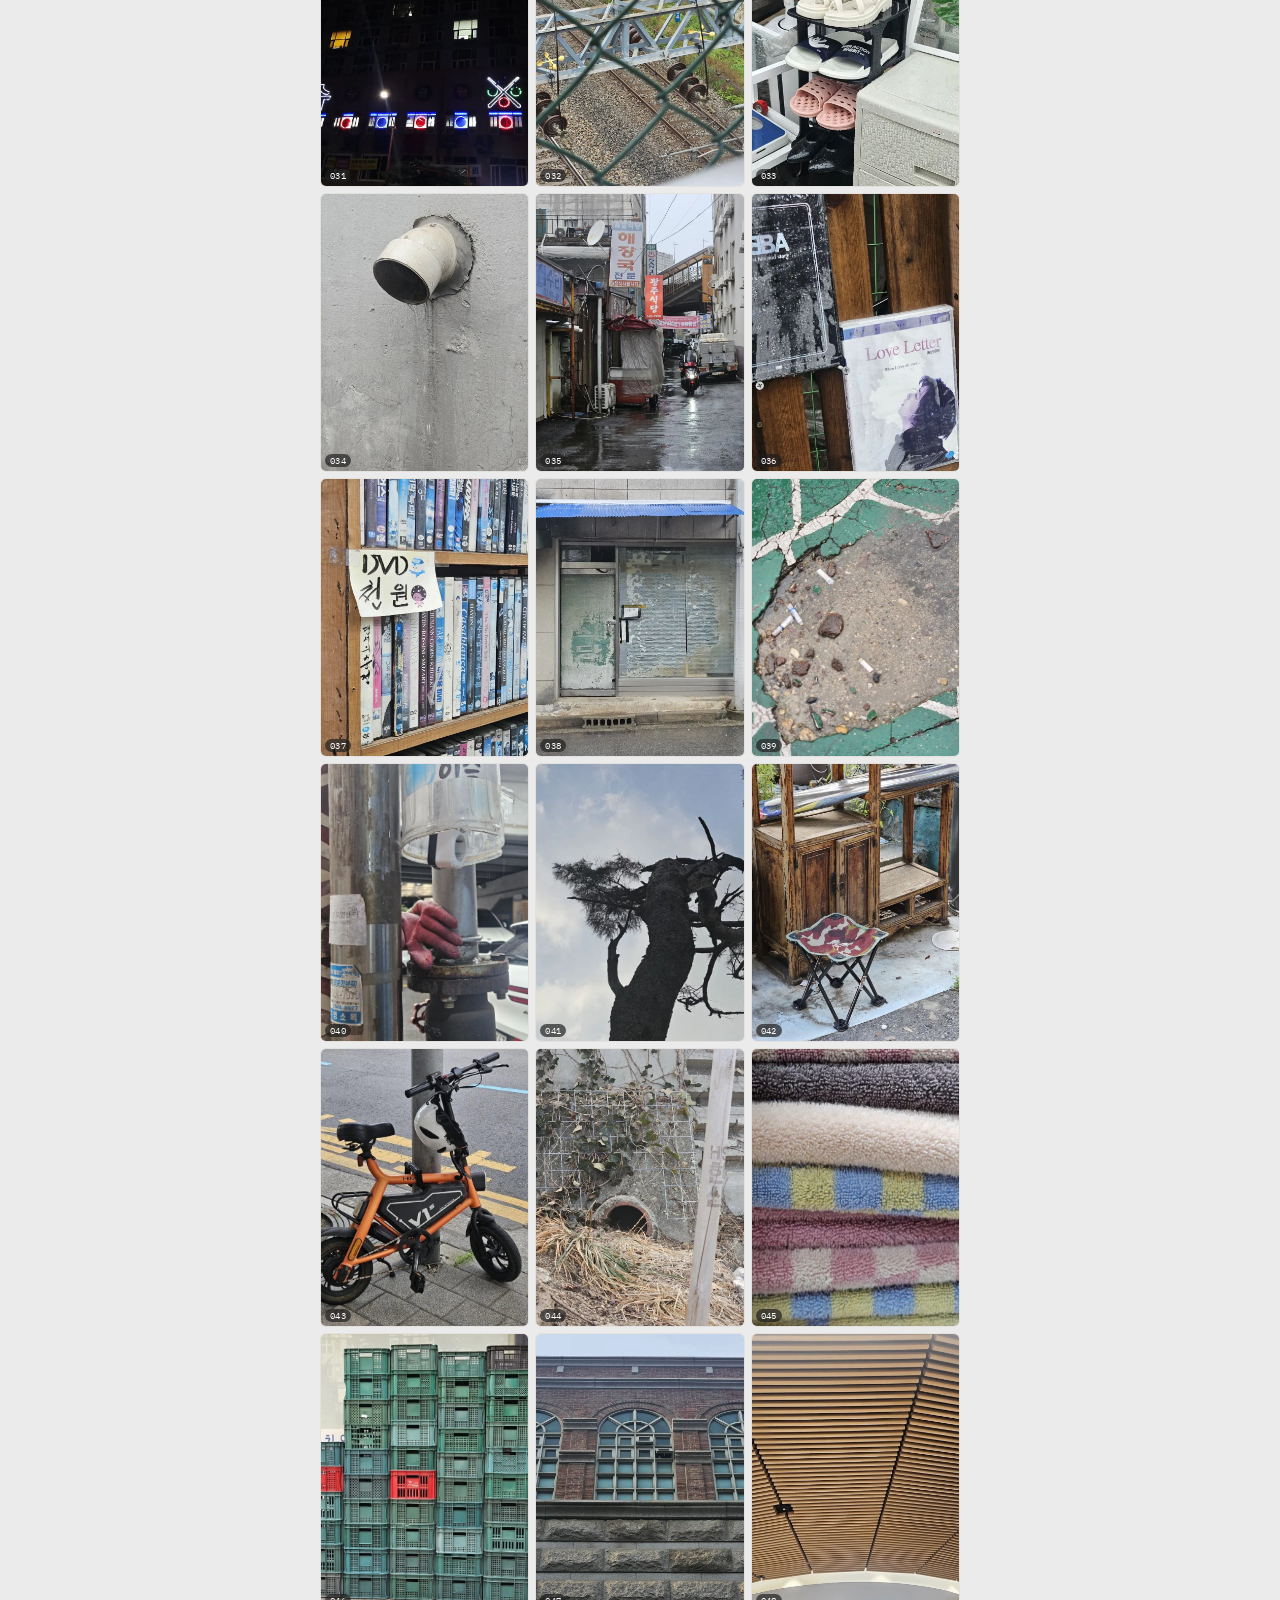
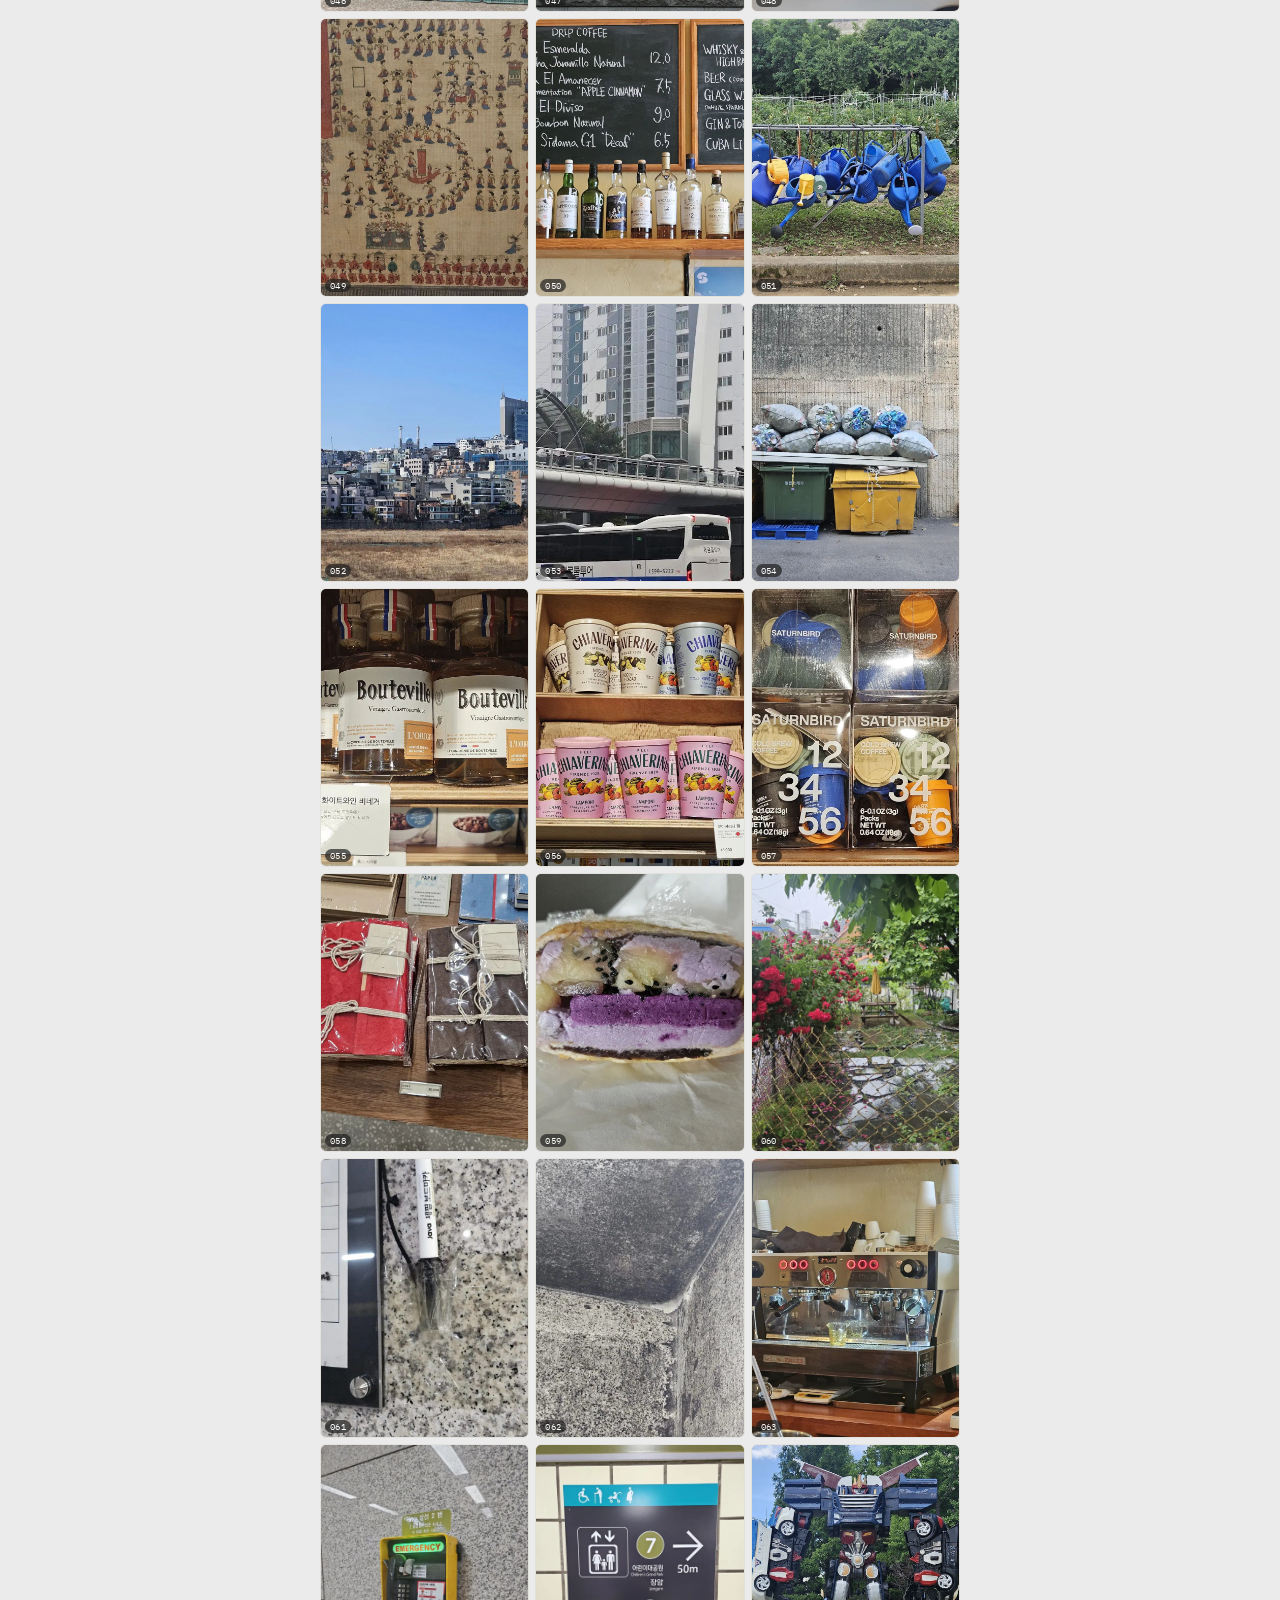
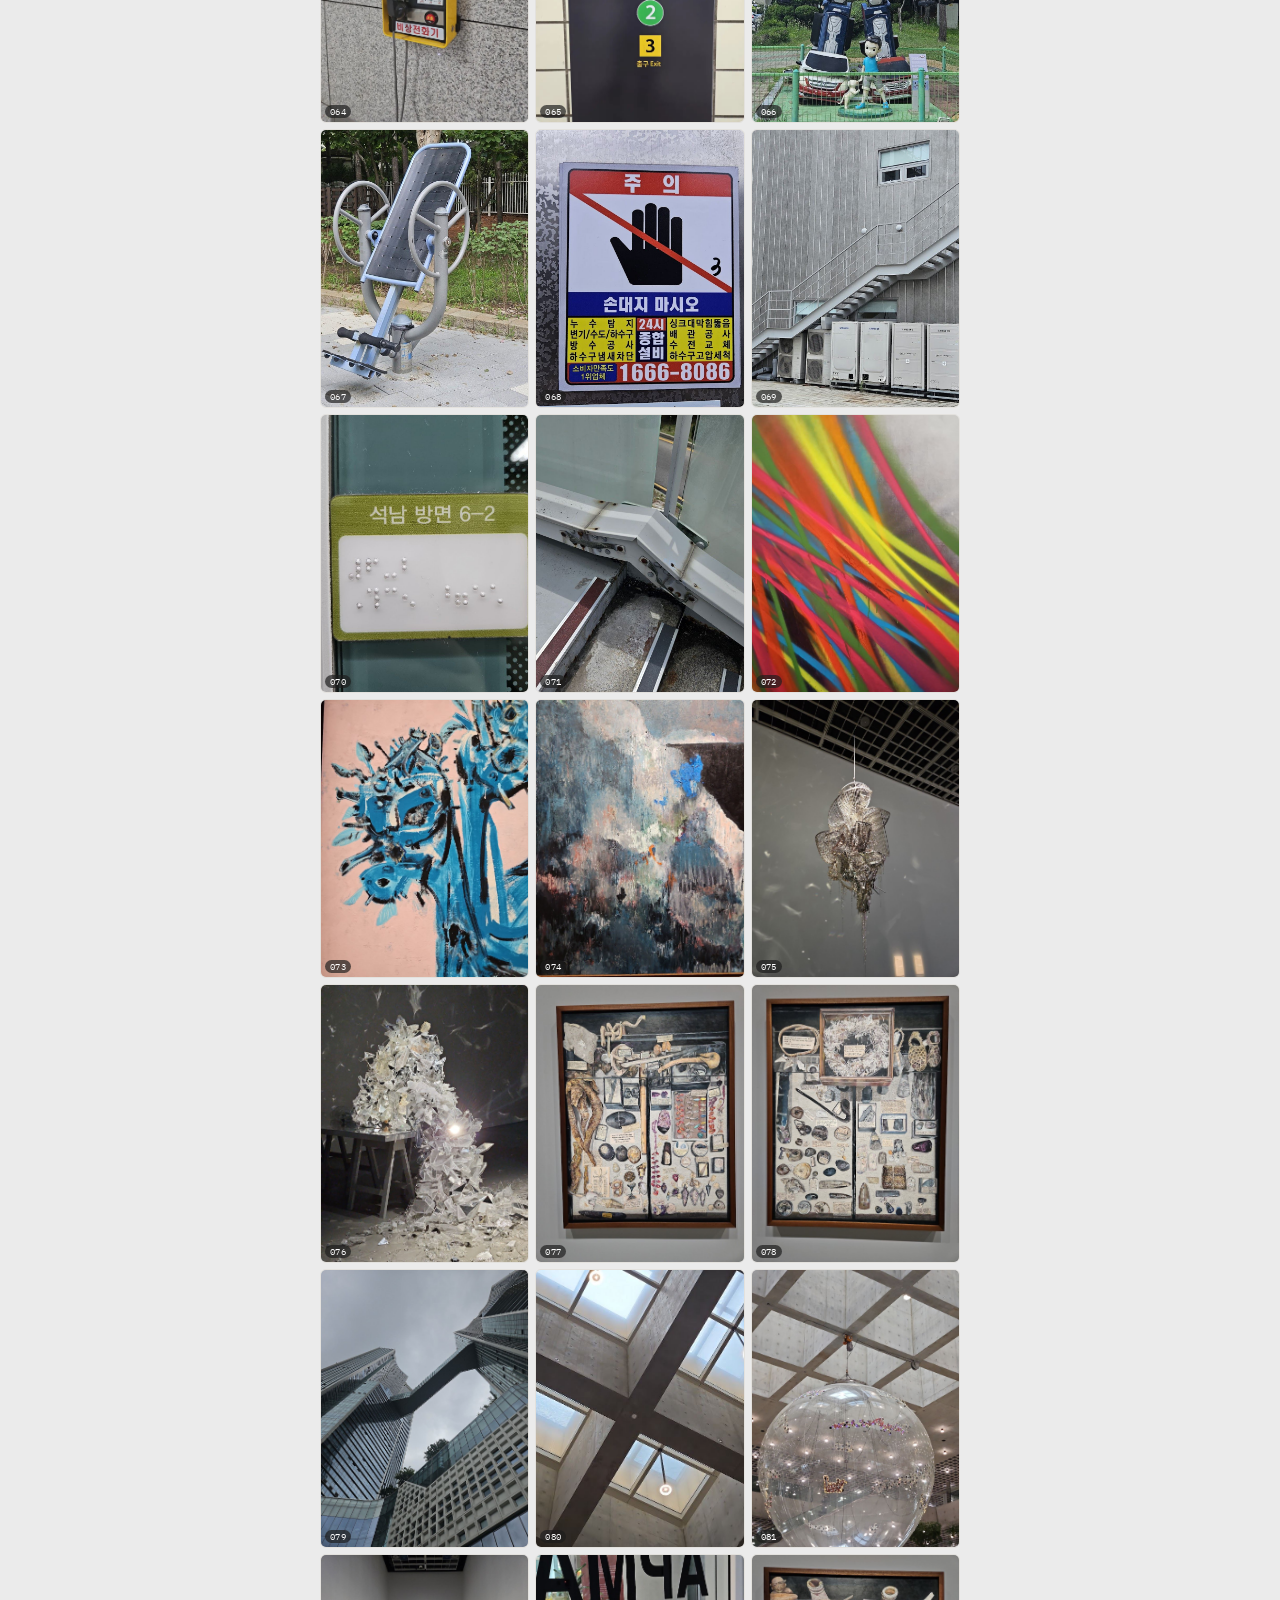
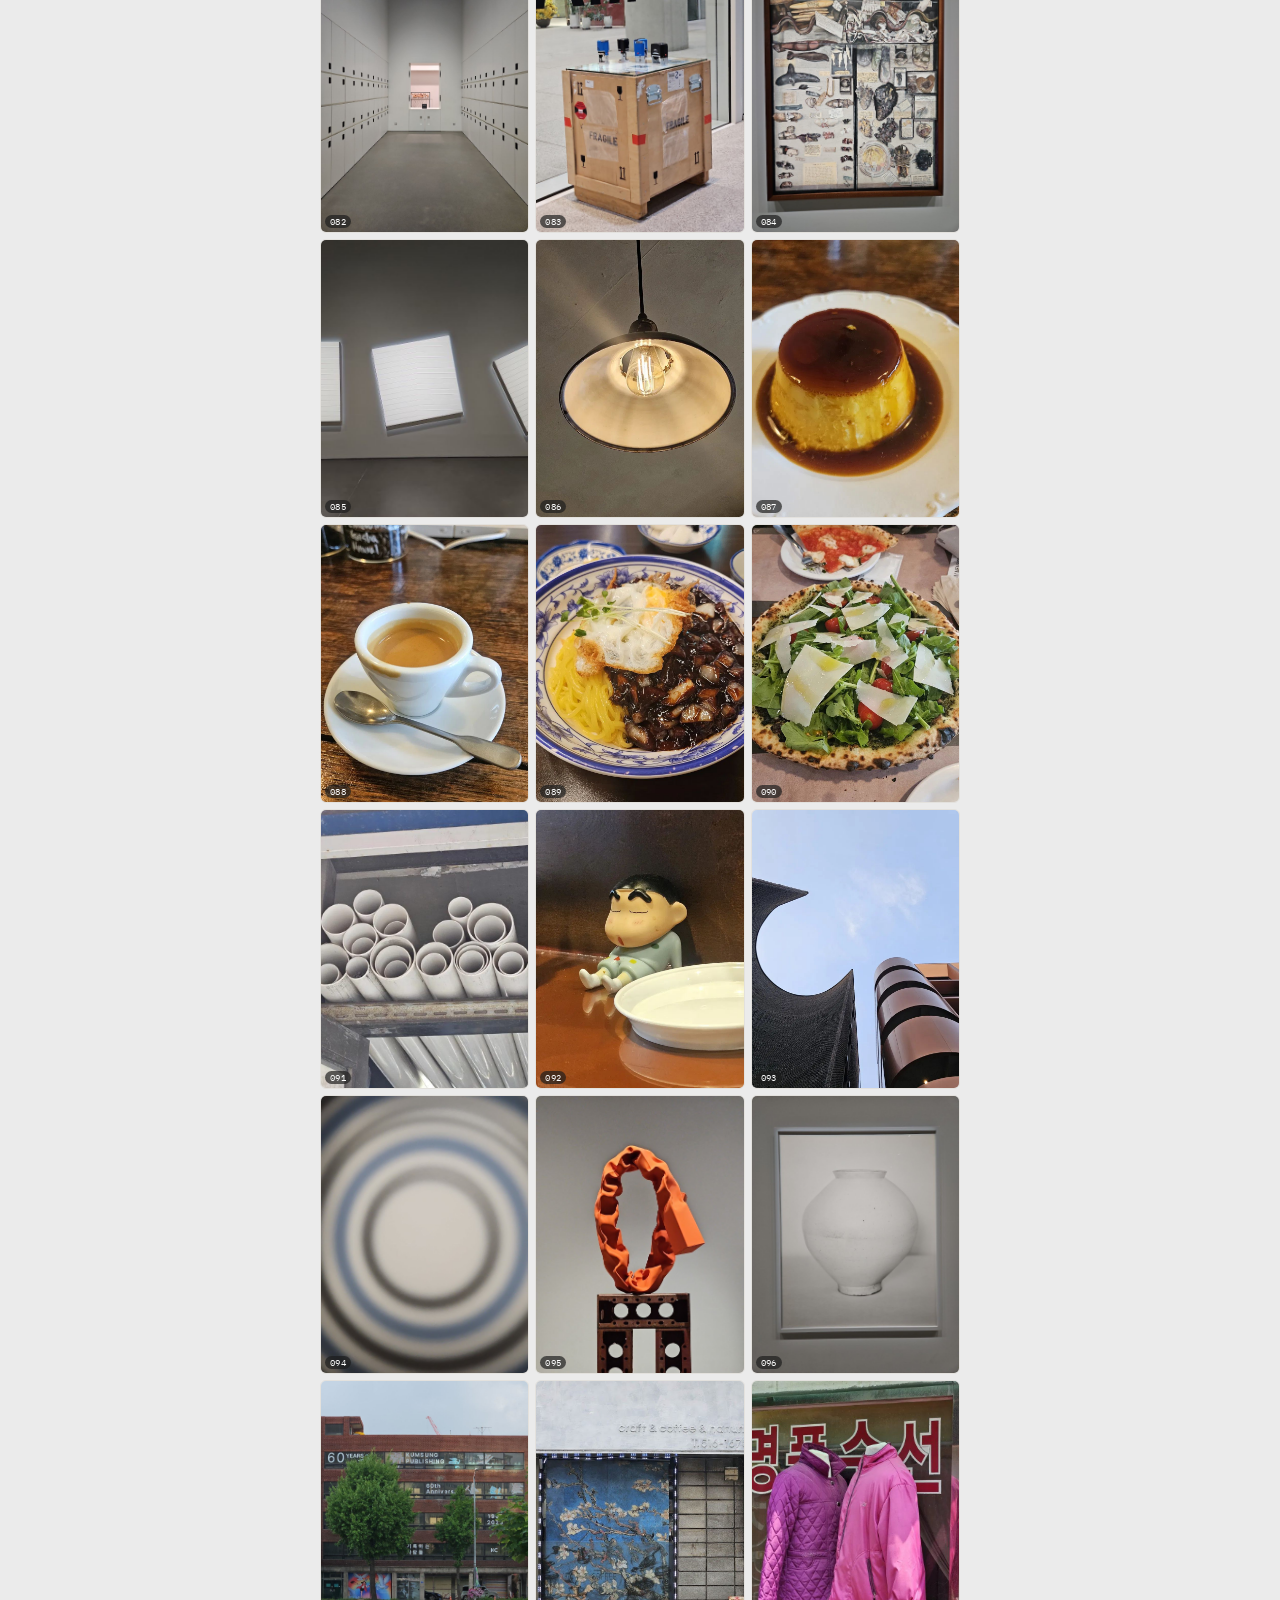
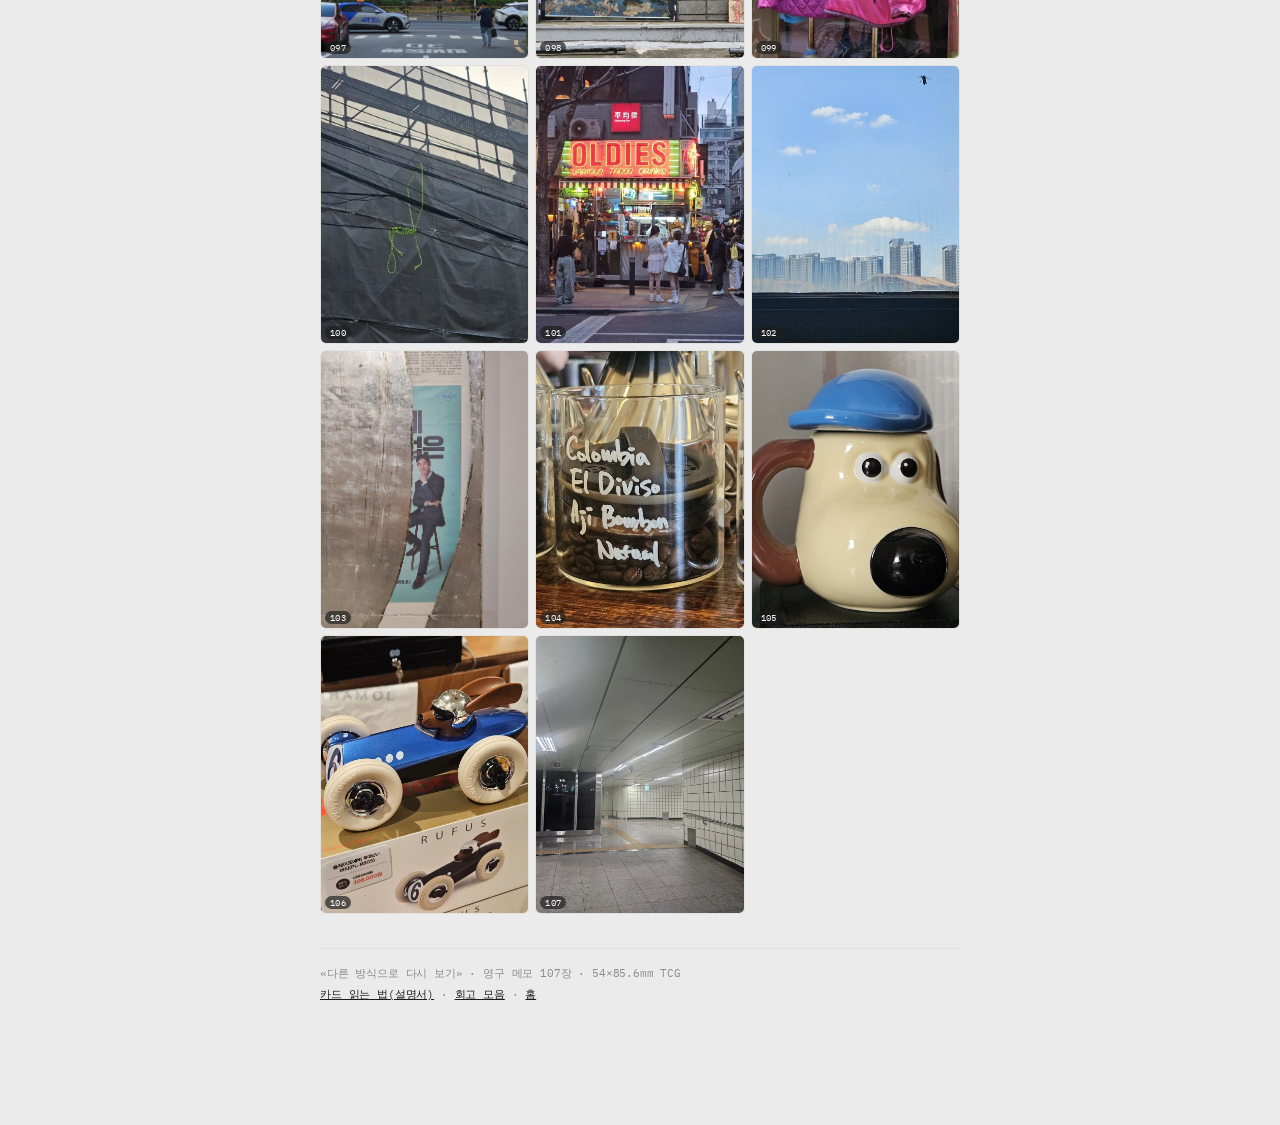
==== commit 4fa343d8: "Add files via upload" ====
--- a/archive.html
+++ b/archive.html
@@ -10,13 +10,10 @@
 <script src="claude-scores.js"></script>
 <script src="user-scores.js"></script>
 <style>
-html[data-theme="dark"]{color-scheme:dark;--surface-bg:#1B1A18;--paper-1:#252320;--border-hairline:#3B3833;--text-body:#EAE6DE;--text-secondary:#B8B2A6;--text-meta:#8E887C;--ink-1:#EAE6DE;--ink-2:#C8C2B6;--photo-placeholder-bg:#2C2A27}
 body{margin:0;background:var(--surface-bg);font-family:var(--font-sans);letter-spacing:var(--ls-sans);color:var(--text-body)}
 a{color:var(--ink-1)}a:hover{color:var(--text-secondary)}
 .wrap{max-width:640px;margin:0 auto;padding:0 14px 120px}
 header.hero{position:relative;padding:34px 4px 14px}
-.corner{position:absolute;top:30px;right:4px;display:flex;gap:6px}
-.tbt{font:inherit;font-size:11.5px;font-weight:700;padding:7px 12px;border:1px solid var(--border-hairline);border-radius:999px;background:var(--paper-1);color:var(--text-secondary);cursor:pointer;white-space:nowrap}
 .k{font-family:var(--font-mono);font-size:11px;letter-spacing:.12em;color:var(--text-meta)}
 h1{font-family:var(--font-card-title);font-weight:400;font-size:30px;line-height:1.3;margin:8px 0 8px}
 .hero p{font-size:13.5px;line-height:1.8;color:var(--text-secondary);margin:0;text-wrap:pretty}
@@ -66,8 +63,7 @@
 <template id="__bundler_thumbnail"><svg xmlns="http://www.w3.org/2000/svg" viewBox="0 0 100 100" preserveAspectRatio="xMidYMid slice"><rect width="100" height="100" fill="#8FA6B5"></rect><text x="50" y="58" font-size="19" text-anchor="middle" fill="#FFFFFF" font-family="serif">아카이빙</text></svg></template>
 <div class="wrap">
 <header class="hero">
-<div class="corner"><button class="tbt" id="tg-theme">야간</button></div>
-<div class="k">IMAGE ZETTELKASTEN · 2026. 3 – 7 · 김영휘</div>
+<div class="k">IMAGE ZETTELKASTEN · 2026. 5 – 7 · 김영휘</div>
 <h1>다른 방식으로 다시 보기</h1>
 <p>4주간의 시각 리터러시 훈련 — 매 주차 동안 찍은 임시 메모와, 완성된 문장으로 다듬어 카드 107장으로 격상시킨 영구 메모의 아카이브. 제목은 존 버거 «Ways of Seeing»에서 따왔다. 카드를 누르면 전문을 읽을 수 있다.</p>
 </header>
@@ -223,15 +219,6 @@
     else if (dx > 0 && pos > 0) open(list[pos - 1].i);
   }
 }, { passive: true });
-(function () {
-  const r = document.documentElement, b = document.getElementById('tg-theme');
-  function ap(t) { r.setAttribute('data-theme', t); b.textContent = t === 'dark' ? '주간' : '야간'; }
-  let t = 'light';
-  try { t = localStorage.getItem('zettel-theme') || (matchMedia('(prefers-color-scheme: dark)').matches ? 'dark' : 'light'); } catch (e) {}
-  ap(t);
-  try { matchMedia('(prefers-color-scheme: dark)').addEventListener('change', e => { let s = null; try { s = localStorage.getItem('zettel-theme'); } catch (x) {} if (!s) ap(e.matches ? 'dark' : 'light'); }); } catch (e) {}
-  b.onclick = () => { const n = r.getAttribute('data-theme') === 'dark' ? 'light' : 'dark'; ap(n); try { localStorage.setItem('zettel-theme', n); } catch (e) {} };
-})();
 render();
 </script>
 </body>
